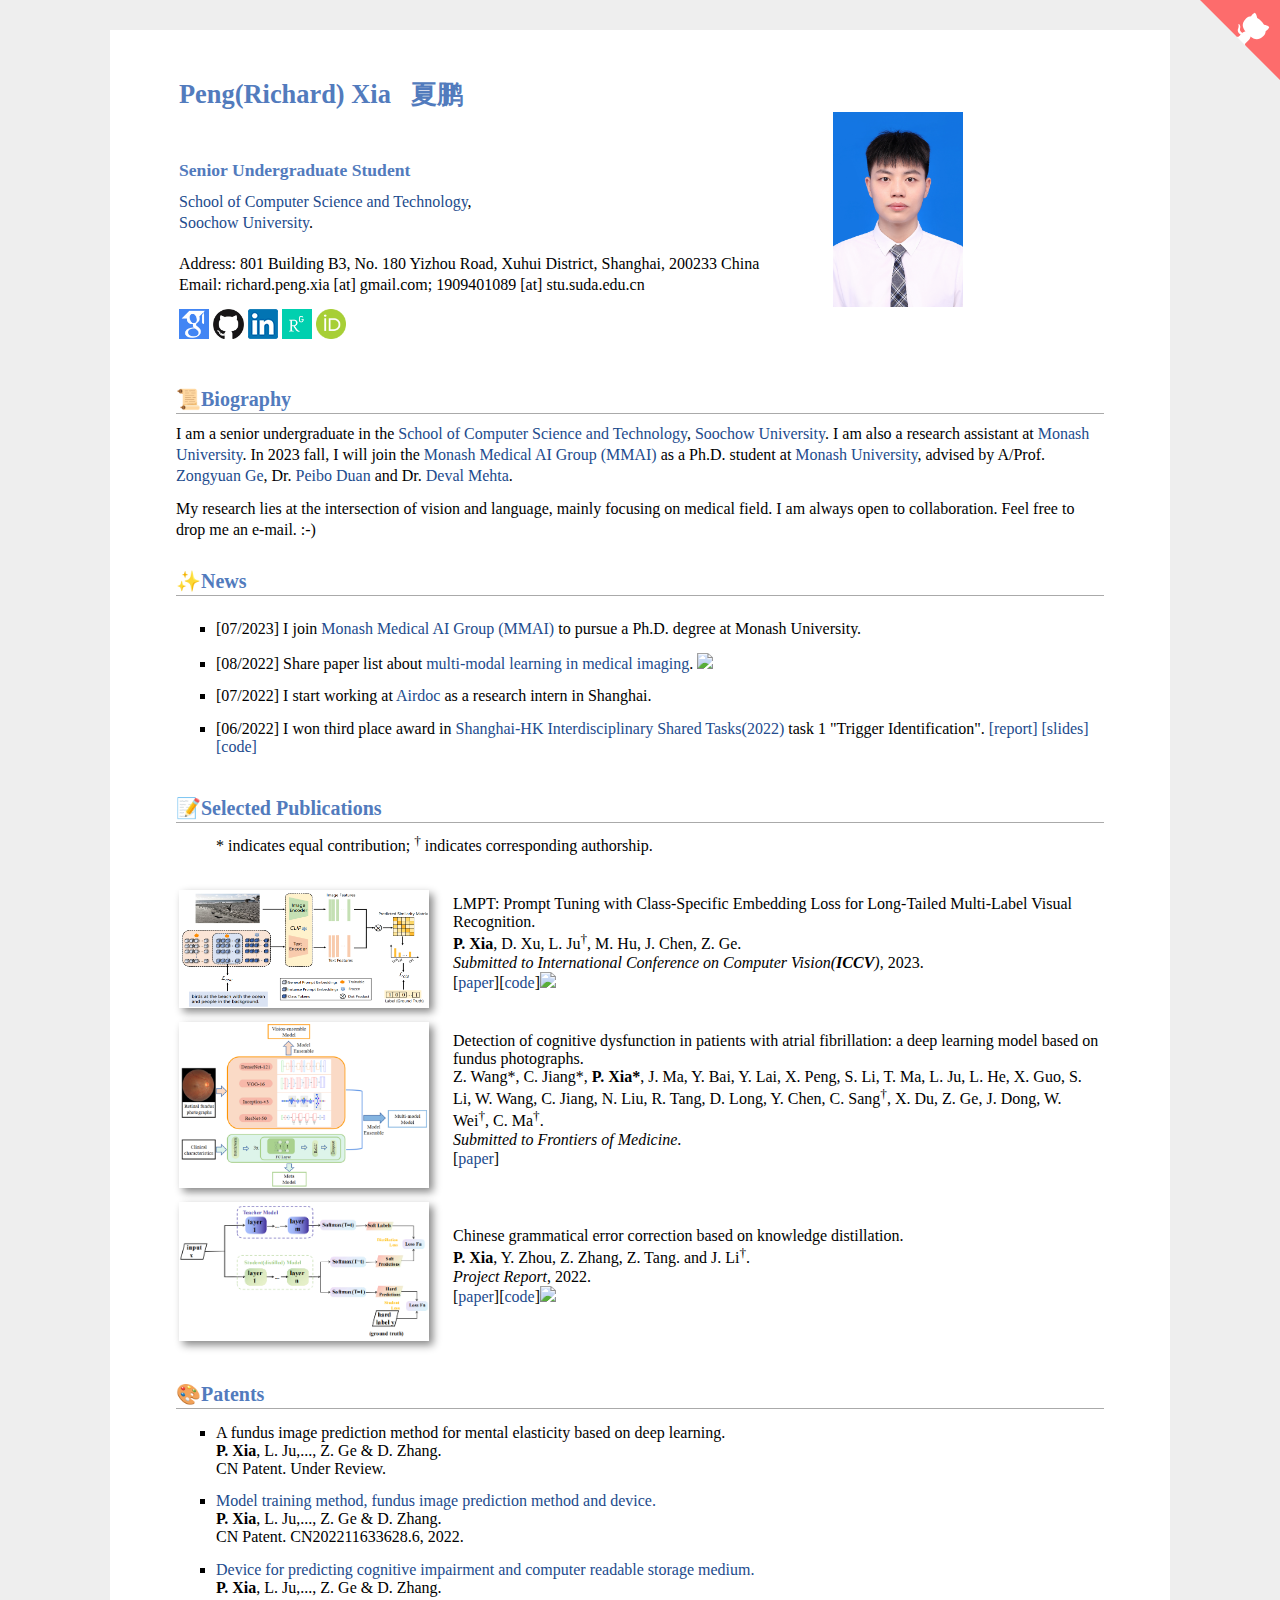
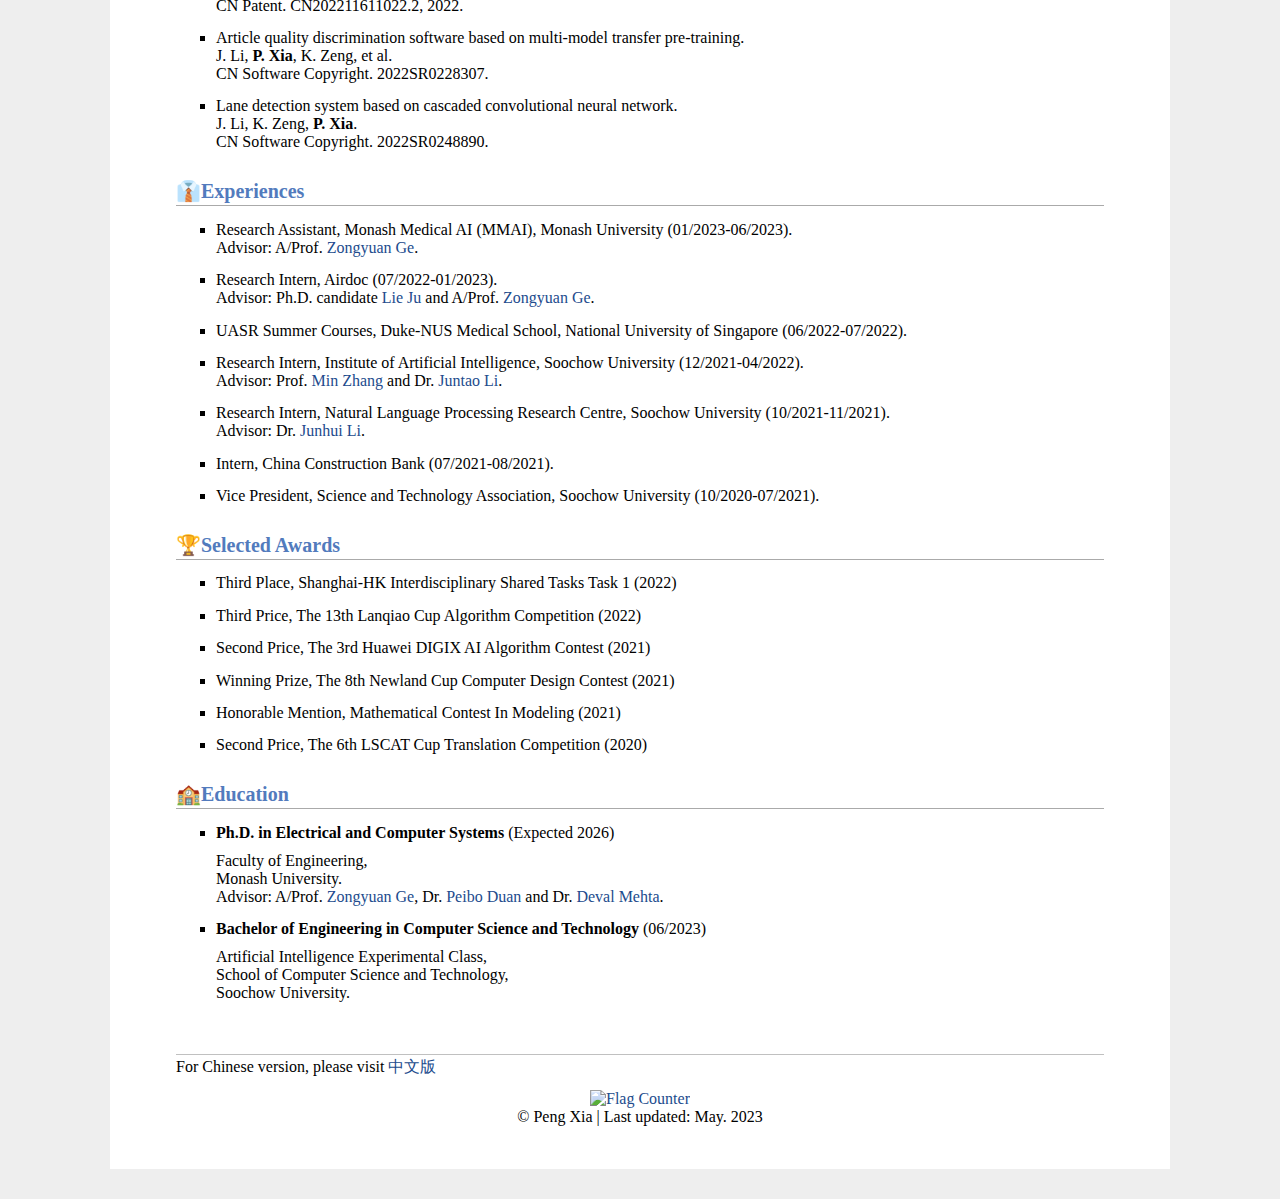
==== index.html @ 902803e4 "Update index.html" ====
<!DOCTYPE html PUBLIC "-//W3C//DTD XHTML 1.1//EN"
  "http://www.w3.org/TR/xhtml11/DTD/xhtml11.dtd">
<html xmlns="http://www.w3.org/1999/xhtml" xml:lang="en">
<head>
<link rel="shortcut icon" href="myIcon.ico">
<link rel="icon" href="./img/nft_1~2.png" sizes="50x50">
<meta http-equiv="Content-Type" content="text/html;charset=utf-8" />

<meta name="keywords" content="Peng Xia, Xia Peng, AI, CS, Soochow University, Monash University, Airdoc"> 
<meta name="description" content="Peng Xia&#39;s homepage">
<meta name="google-site-verification" content="X2QFrl-bPeg9AdlMt4VKT9v6MJUSTCf-SrY3CvKt4Zs" />
<link rel="stylesheet" href="jemdoc.css" type="text/css">
<title>Peng Xia&#39;s Homepage</title>
<script>
(function(i,s,o,g,r,a,m){i['GoogleAnalyticsObject']=r;i[r]=i[r]||function(){
(i[r].q=i[r].q||[]).push(arguments)},i[r].l=1*new Date();a=s.createElement(o),
m=s.getElementsByTagName(o)[0];a.async=1;a.src=g;m.parentNode.insertBefore(a,m)
})(window,document,'script','https://www.google-analytics.com/analytics.js','ga');

ga('create', 'UA-159069803-1', 'auto');
ga('send', 'pageview');
</script>

</head>
<body>
<div id="layout-content" style="margin-top:25px">
 <a href="https://github.com/richard-peng-xia" class="github-corner"><svg width="80" height="80" viewBox="0 0 250 250" style="fill:#FD6C6C; color:#fff; position: absolute; top: 0; border: 0; right: 0;"><path d="M0,0 L115,115 L130,115 L142,142 L250,250 L250,0 Z"></path><path d="M128.3,109.0 C113.8,99.7 119.0,89.6 119.0,89.6 C122.0,82.7 120.5,78.6 120.5,78.6 C119.2,72.0 123.4,76.3 123.4,76.3 C127.3,80.9 125.5,87.3 125.5,87.3 C122.9,97.6 130.6,101.9 134.4,103.2" fill="currentColor" style="transform-origin: 130px 106px;" class="octo-arm"></path><path d="M115.0,115.0 C114.9,115.1 118.7,116.5 119.8,115.4 L133.7,101.6 C136.9,99.2 139.9,98.4 142.2,98.6 C133.8,88.0 127.5,74.4 143.8,58.0 C148.5,53.4 154.0,51.2 159.7,51.0 C160.3,49.4 163.2,43.6 171.4,40.1 C171.4,40.1 176.1,42.5 178.8,56.2 C183.1,58.6 187.2,61.8 190.9,65.4 C194.5,69.0 197.7,73.2 200.1,77.6 C213.8,80.2 216.3,84.9 216.3,84.9 C212.7,93.1 206.9,96.0 205.4,96.6 C205.1,102.4 203.0,107.8 198.3,112.5 C181.9,128.9 168.3,122.5 157.7,114.1 C157.9,116.9 156.7,120.9 152.7,124.9 L141.0,136.5 C139.8,137.7 141.6,141.9 141.8,141.8 Z" fill="currentColor" class="octo-body"></path></svg></a><style>.github-corner:hover .octo-arm{animation:octocat-wave 560ms ease-in-out}@keyframes octocat-wave{0%,100%{transform:rotate(0)}20%,60%{transform:rotate(-25deg)}40%,80%{transform:rotate(10deg)}}@media (max-width:500px){.github-corner:hover .octo-arm{animation:none}.github-corner .octo-arm{animation:octocat-wave 560ms ease-in-out}}</style>
<style type="text/css">
</style>
<table>
	<tbody>
		<tr>
			<td width="650">
				<div id="toptitle">
 					<h1>Peng(Richard) Xia &nbsp; <b style="font-family:STKaiti">夏鹏</b></h1>
					<h1></h1>
				</div>

				<h3>Senior Undergraduate Student</h3> 
				
				<p>
					<a href="http://scst.suda.edu.cn">School of Computer Science and Technology</a>,  <br>
					<a href="https://eng.suda.edu.cn/">Soochow University</a>. <br>
					<br>
					Address: 801 Building B3, No. 180 Yizhou Road, Xuhui District, Shanghai, 200233 China <br>
					Email: richard.peng.xia [at] gmail.com; 1909401089 [at] stu.suda.edu.cn
				</p>
				<p> 
					<a href="https://scholar.google.com/citations?user=8OVOf1EAAAAJ"><img src="./img/google_scholar.png" height="30px" style="margin-bottom:-3px"></a>
					<a href="https://github.com/richard-peng-xia"><img src="./img/github_s.jpg" height="30px" style="margin-bottom:-3px"></a>
					<a href="https://www.linkedin.cn/incareer/in/peng-xia-a98783239"><img src="./img/LinkedIn_s.png" height="30px" style="margin-bottom:-3px"></a>
					<a href="https://www.researchgate.net/profile/Peng-Xia-26"><img src="./img/rg.png" height="30px" style="margin-bottom:-3px"></a>
					<a href="https://orcid.org/0000-0003-2676-9128"><img src="./img/orcid.jpeg" height="30px" style="margin-bottom:-3px"></a>
					
				</p>
			</td>
			<td>
				<img src="./img/xp.jpg" border="0" width="130"><br>
			</td>
		</tr><tr>
	</tr></tbody>
</table>

<h2 id="biography">📜Biography</h2>
<p>
	I am a senior undergraduate in the <a href="http://scst.suda.edu.cn/">School of Computer Science and Technology</a>, <a href="https://eng.suda.edu.cn/">Soochow University</a>. I am also a research assistant at <a href="https://www.monash.edu/">Monash University</a>. 
	In 2023 fall, I will join the <a href="https://www.monash.edu/mmai-group">Monash Medical AI Group (MMAI)</a> as a Ph.D. student at <a href="https://www.monash.edu/">Monash University</a>, advised by A/Prof. <a href="https://scholar.google.com.au/citations?user=Q0gUrcIAAAAJ&hl=en">Zongyuan Ge</a>, Dr. <a href="https://research.monash.edu/en/persons/ben-duan">Peibo Duan</a> and Dr. <a href="https://scholar.google.com/citations?user=bbyetzcAAAAJ&hl=zh-CN&oi=ao">Deval Mehta</a>. 
</p>
<!--a research intern in <a href="https://www.airdoc.com/english/index.html">Airdoc</a>, Shanghai I am fortunate to have research attachments and internships at <a href="http://iai.suda.edu.cn/">IAI@SUDA</a> and <a href="http://scst.suda.edu.cn/28250/list.htm">NLPRC@SUDA</a>, advised by Prof. <a href="https://scholar.google.com/citations?hl=zh-CN&user=CncXH-YAAAAJ">Min Zhang</a>, Dr. <a href="https://lijuntaopku.github.io/">Juntao Li</a> and Dr. <a href="https://dblp.uni-trier.de/pid/08/500.html">Junhui Li</a>.   -->
<p> My research lies at the intersection of vision and language, mainly focusing on medical field. I am always open to collaboration. Feel free to drop me an e-mail. :-) </p>

<h2 id="news">✨News</h2>
<!-- <div style="height: 280px; overflow: auto;"> -->
<div style="overflow: scroll;">
<ul>
	<li>
		[07/2023] I join <a href="https://www.monash.edu/mmai-group">Monash Medical AI Group (MMAI)</a> to pursue a Ph.D. degree at Monash University.
	</li>
	<li>
		[08/2022] Share paper list about <a href="https://github.com/richard-peng-xia/awesome-multimodal-in-medical-imaging">multi-modal learning in medical imaging</a>. <a href="https://github.com/richard-peng-xia/awesome-multimodal-in-medical-imaging"><img src="https://img.shields.io/github/stars/richard-peng-xia/awesome-multimodal-in-medical-imaging?style=social&label=Code+Stars"></img></a>
	</li>
	<li>
		[07/2022] I start working at <a href="https://www.airdoc.com/english/index.html">Airdoc</a> as a research intern in Shanghai.
	</li>
	<li>
		[06/2022] I won third place award in <a href="http://fudan-disc.com/sharedtask/social22/">Shanghai-HK Interdisciplinary Shared Tasks(2022)</a> task 1 "Trigger Identification". <a href="./assets/shanghai_hk_shared_task_report.pdf">[report]</a>  <a href="./assets/shanghai_hk_shared_task_slide.pdf">[slides]</a> <a href="https://github.com/richard-peng-xia/Trigger-Identification">[code]</a>
	</li>
</ul>
</div>
	

<h2 id="publications">📝Selected Publications</h2>
<!-- <ul>
	<sup>*</sup> indicates equal contribution; <sup>†</sup> indicates corresponding authorship.
</ul>	
	<h3>Preprints</h3>
<ul>
	<li>
		<tr><td> <b>P. Xia</b>, D. Xu, L. Ju, M. Hu, J. Chen and Z. Ge<sup>†</sup>. LMPT: Prompt Tuning with Class-Specific Embedding Loss for Long-Tailed Multi-Label Visual Recognition.  </td></tr>
	</li>
	<li>
		<tr><td> Z. Wang*, C. Jiang*, <b>P. Xia*</b>, J. Ma, Y. Bai, Y. Lai, X. Peng, S. Li, T. Ma, L. Ju, L. He, X. Guo, S. Li, W. Wang, C. Jiang, N. Liu, R. Tang, D. Long, Y. Chen, C. Sang<sup>†</sup>, X. Du, Z. Ge and C. Ma<sup>†</sup>. Detection of cognitive dysfunction in patients with atrial fibrillation: a deep learning model based on fundus images. Submitted to Lancet Digital Health.  </td></tr>
	</li>
	<li>
		<tr><td> <b>P. Xia</b>, Y. Zhou, Z. Zhang, Z. Tang. and J. Li<sup>†</sup>. Chinese grammatical error correction based on knowledge distillation[J]. arXiv preprint arXiv:2208.00351, 2022. <a href="https://arxiv.org/abs/2208.00351">[abs]</a> <a href="https://arxiv.org/pdf/2208.00351">[pdf]</a> <a href="https://github.com/richard-peng-xia/KD-CGEC">[code]</a> </td></tr>
	</li>
</ul>	 -->
	
	
<table id="tbPublications" width="100%">
	<tbody>
	<ul>
		* indicates equal contribution; <sup>†</sup> indicates corresponding authorship.
	</ul>

	<tr>
		<td width="270">
		<img src="./img/fig3.png" width="250px" style="box-shadow: 4px 4px 8px #888" class="center">
		</td>		
		<td> LMPT: Prompt Tuning with Class-Specific Embedding Loss for Long-Tailed Multi-Label Visual Recognition. <br>
			<b>P. Xia</b>, D. Xu, L. Ju<sup>†</sup>, M. Hu, J. Chen, Z. Ge. <br>
		<em>Submitted to International Conference on Computer Vision(<i><b>ICCV</b></i>)</em>, 2023.
		<p>[<a href="https://arxiv.org/pdf/2305.04536" target="_blank">paper</a>][<a href="https://github.com/richard-peng-xia/LMPT" target="_blank">code</a>]<a href="https://github.com/richard-peng-xia/LMPT"><img src="https://img.shields.io/github/stars/richard-peng-xia/LMPT?style=social&label=Code+Stars"></img></a></p>
		</td>
	</tr>
	<tr>&nbsp</tr>
	<tr>&nbsp</tr>
	<tr>&nbsp</tr>
		
	<tr>
		<td width="270">
		<img src="./img/fig2.png" width="250px" style="box-shadow: 4px 4px 8px #888" class="center">
		</td>		
		<td> Detection of cognitive dysfunction in patients with atrial fibrillation: a deep learning model based on fundus photographs. <br>
			Z. Wang*, C. Jiang*, <b>P. Xia*</b>, J. Ma, Y. Bai, Y. Lai, X. Peng, S. Li, T. Ma, L. Ju, L. He, X. Guo, S. Li, W. Wang, C. Jiang, N. Liu, R. Tang, D. Long, Y. Chen, C. Sang<sup>†</sup>, X. Du, Z. Ge, J. Dong, W. Wei<sup>†</sup>, C. Ma<sup>†</sup>.  <br>
		<em>Submitted to Frontiers of Medicine</em>.
		<p>[<a href="" target="_blank">paper</a>]</p>
		</td>
	</tr>
	<tr>&nbsp</tr>
    <tr>&nbsp</tr>
    <tr>&nbsp</tr>
		
	<tr>
		<td width="270">
		<img src="./img/fig1.png" width="250px" style="box-shadow: 4px 4px 8px #888" class="center">
		</td>		
		<td> Chinese grammatical error correction based on knowledge distillation. <br>
			<b>P. Xia</b>, Y. Zhou, Z. Zhang, Z. Tang. and J. Li<sup>†</sup>. <br>
		<em>Project Report</em>, 2022. 
		<p>[<a href="https://arxiv.org/pdf/2208.00351" target="_blank">paper</a>][<a href="https://github.com/richard-peng-xia/KD-CGEC" target="_blank">code</a>]<a href="https://github.com/richard-peng-xia/KD-CGEC"><img src="https://img.shields.io/github/stars/richard-peng-xia/KD-CGEC?style=social&label=Code+Stars"></img></a></p>
		</td>
	</tr>
	<tr>&nbsp</tr>
	    <tr>&nbsp</tr>
	    <tr>&nbsp</tr>
</tbody></table>

	
<h2 id="patents">🎨Patents</h2>
<ul>
	<li>
		A fundus image prediction method for mental elasticity based on deep learning.<br>
		<b>P. Xia</b>, L. Ju,..., Z. Ge & D. Zhang.<br>
		CN Patent. Under Review.<br>
	</li>

	<li>
		<a href="https://www.patentstar.com.cn/Search/Detail?ANE=5DAA4BDA9DIE9IDE7BFA7GAA9FCE9EDB5BBA8BBA9HBBADGA">Model training method, fundus image prediction method and device.</a><br>
		<b>P. Xia</b>, L. Ju,..., Z. Ge & D. Zhang.<br>
		CN Patent. CN202211633628.6, 2022.<br>
	</li>
	
	<li>
		<a href="https://www.patentstar.com.cn/Search/Detail?ANE=9EFC3CBA7DCA9CGB9EHD6BEABEIA6FAA6EBA5EBA7AFA8DDA">Device for predicting cognitive impairment and computer readable storage medium.</a><br>
		<b>P. Xia</b>, L. Ju,..., Z. Ge & D. Zhang.<br>
		CN Patent. CN202211611022.2, 2022.<br>
	</li>
	
	<li>
		Article quality discrimination software based on multi-model transfer pre-training.<br>
		J. Li, <b>P. Xia</b>, K. Zeng, et al.<br>
		CN Software Copyright. 2022SR0228307.<br>
	</li>
	
	<li>
		Lane detection system based on cascaded convolutional neural network.<br>
		J. Li, K. Zeng, <b>P. Xia</b>.<br>
		CN Software Copyright. 2022SR0248890.<br>
	</li>
</ul>
	
	
<h2 id="experiences">👔Experiences</h2>
<ul>
<li>	
	<tr><td> Research Assistant, Monash Medical AI (MMAI), Monash University (01/2023-06/2023). <br>
	Advisor: A/Prof. <a href="https://scholar.google.com.au/citations?user=Q0gUrcIAAAAJ&hl=en">Zongyuan Ge</a>. <br>
	</td></tr>
</li>
<li>	
	<tr><td> Research Intern, Airdoc (07/2022-01/2023). <br>
	Advisor: Ph.D. candidate <a href="https://scholar.google.com.au/citations?user=Q6XB27gAAAAJ&hl=en">Lie Ju</a> and A/Prof. <a href="https://scholar.google.com.au/citations?user=Q0gUrcIAAAAJ&hl=en">Zongyuan Ge</a>. <br>
	</td></tr>
</li>
<li>	
	<tr><td> UASR Summer Courses, Duke-NUS Medical School, National University of Singapore (06/2022-07/2022). <br> 
	</td></tr>
</li>
<li>	
	<tr><td> Research Intern, Institute of Artificial Intelligence, Soochow University (12/2021-04/2022). <br> 
	Advisor: Prof. <a href="https://scholar.google.com/citations?hl=zh-CN&user=CncXH-YAAAAJ">Min Zhang</a> and Dr. <a href="https://lijuntaopku.github.io/">Juntao Li</a>. <br>
	</td></tr>
</li>
<li>	
	<tr><td> Research Intern, Natural Language Processing Research Centre, Soochow University (10/2021-11/2021). <br> 
	Advisor: Dr. <a href="https://dblp.uni-trier.de/pid/08/500.html">Junhui Li</a>. <br>	
	</td></tr>
</li>
<li>	
	<tr><td> Intern, China Construction Bank (07/2021-08/2021). <br>
	</td></tr>
</li>
<li>
	<tr><td> Vice President, Science and Technology Association, Soochow University (10/2020-07/2021). <br>
	</td></tr>
</li>	
</ul>	
	


<h2 id="awards">🏆Selected Awards</h2>
<ul>
	<li>
		<tr><td> Third Place, Shanghai-HK Interdisciplinary Shared Tasks Task 1 (2022) </td></tr>
	</li>
	<li>
		<tr><td> Third Price, The 13th Lanqiao Cup Algorithm Competition (2022) </td></tr>
	</li>
	<li>
		<tr><td> Second Price, The 3rd Huawei DIGIX AI Algorithm Contest (2021) </td></tr>
	</li>
	<li>
		<tr><td> Winning Prize, The 8th Newland Cup Computer Design Contest (2021) </td></tr>
	</li>
	<li>
		<tr><td> Honorable Mention, Mathematical Contest In Modeling (2021) </td></tr>
	</li>
	<li>
		<tr><td> Second Price, The 6th LSCAT Cup Translation Competition (2020) </td></tr>
	</li>
</ul>

<h2 id="education">🏫Education</h2>
<ul>
<li>	
	<tr><td> <b>Ph.D. in Electrical and Computer Systems</b> (Expected 2026) <br/>
	<div style="line-height:10px"><br/></div>
	Faculty of Engineering, <br>
	Monash University. <br>
	Advisor: A/Prof. <a href="https://scholar.google.com.au/citations?user=Q0gUrcIAAAAJ&hl=en">Zongyuan Ge</a>, Dr. <a href="https://research.monash.edu/en/persons/ben-duan">Peibo Duan</a> and Dr. <a href="https://scholar.google.com/citations?user=bbyetzcAAAAJ&hl=zh-CN&oi=ao">Deval Mehta</a>. <br>
	</td></tr>
</li>

<li>	
	<tr><td> <b>Bachelor of Engineering in Computer Science and Technology</b> (06/2023) <br/>
	<div style="line-height:10px"><br/></div>
	Artificial Intelligence Experimental Class, <br>
	School of Computer Science and Technology, <br>
	Soochow University. <br>
	<!-- Advisor: A/Prof. <a href="https://dblp.uni-trier.de/pid/08/500.html">Junhui Li</a> and A/Prof. <a href="https://lijuntaopku.github.io/">Juntao Li</a>. <br>	 -->
	</td></tr>
</li>
</ul>	

<div id="footer">
	<div id="footer-text"></div>
</div>
	<p> For Chinese version, please visit <a href="./cn_homepage.html" id="cn_name" style="font-family:STKaiti">中文版<a> </p>
	<p><center>
	<a href="https://info.flagcounter.com/0RkS"><img src="https://s05.flagcounter.com/map/0RkS/size_s/txt_000000/border_CCCCCC/pageviews_1/viewers_0/flags_0/" alt="Flag Counter" border="0"></a>
      	<br> 
	&copy; Peng Xia | Last updated: May. 2023
		</center></p>


</div>

</body></html>
---- jemdoc.css ----
/* Default css file for jemdoc. */

table#tlayout {
    border: none;
    border-collapse: separate;
    background: white;
}
/*
body {
	background: white;
	padding-bottom: 8px;
	margin: 0;
}
*/

.nav li{
	font-family: Georgia, serif;
	padding: 8px 15px;
	float: left;
	list-style: none;
	color: #000;
    background-color: #ffffff; 
	border-bottom: 2px #000 solid;
}

html {
  background-color: #eeeeee; 
}

body { 
  font-family: Georgia, serif;
  color: #000;
  background-color: #ffffff; 
  text-align:left; /* for IE */
  margin-top: 30px; 
  margin-bottom: 30px;
  margin-left: auto;
  margin-right: auto;
  padding-left:  50px;
  padding-right: 50px;
  padding-top: 10px;
  padding-bottom: 30px;
  max-width: 960px;
}

#layout-menu {
	background: #f6f6f6;
	border: 1px solid #dddddd;
	padding-top: 0.5em;
	padding-left: 8px;
	padding-right: 8px;
	font-size: 1.0em;
	width: auto;
	white-space: nowrap;
    text-align: left;
    vertical-align: top;
}

#layout-menu td {
	background: #f4f4f4;
    vertical-align: top;
}

#layout-content {
	padding-top: 0.0em;
	padding-left: 1.0em;
	padding-right: 1.0em;
    border: none;
    background: white;
    text-align: left;
    vertical-align: top;
}

#layout-menu a {
	line-height: 1.5em;
	margin-left: 0.5em;
}

tt {
    background: #ffffdd;
}

pre, tt {
	font-size: 90%;
	font-family: monaco, monospace;
}

a, a > tt {
	color: #224b8d;
	text-decoration: none;
}

a:hover {
	border-bottom: 1px gray dotted;
}

#layout-menu a.current:link, #layout-menu a.current:visited {
	color: #022b6d;
	border-bottom: 1px gray solid;
}
#layout-menu a:link, #layout-menu a:visited, #layout-menu a:hover {
	color: #527bbd;
	text-decoration: none;
}
#layout-menu a:hover {
	text-decoration: none;
}

div.menu-category {
	border-bottom: 1px solid gray;
	margin-top: 0.8em;
	padding-top: 0.2em;
	padding-bottom: 0.1em;
	font-weight: bold;
}

div.menu-item {
	padding-left: 16px;
	text-indent: -16px;
}

div#toptitle {
	padding-bottom: 0.2em;
	margin-bottom: 1.5em;
	/*border-bottom: 3px double gray;*/
}

/* Reduce space if we begin the page with a title. */
div#toptitle + h2, div#toptitle + h3 {
	margin-top: 0em;
}

div#subtitle {
	margin-top: 0.0em;
	margin-bottom: 0.0em;
	padding-top: 0em;
	padding-bottom: 0.1em;
}

em {
	font-style: italic;
}

strong {
	font-weight: bold;
}


h1, h2, h3 {
	color: #527bbd;
	margin-top: 0.7em;
	margin-bottom: 0.5em;
	padding-bottom: 0.2em;
	line-height: 1.0;
	padding-top: 0.5em;
	border-bottom: 1px solid #aaaaaa;
}

h1 {
	font-size: 165%;
	padding-bottom: 0.3em;
}

h2 {
	padding-top: 0.8em;
	font-size: 125%;
}

h2 + h3 {
    padding-top: 0.2em;
}

h3 {
	font-size: 110%;
	border-bottom: none;
}

p {
	margin-top: 0.0em;
	margin-bottom: 0.8em;
	padding: 0;
	line-height: 1.3;
}

pre {
	padding: 0;
	margin: 0;
}

div#footer {
	font-size: small;
	border-top: 1px solid #c0c0c0;
	padding-top: 0.1em;
	margin-top: 4.0em;
	color: #c0c0c0;
}

div#footer a {
	color: #80a0b0;
}

div#footer-text {
	float: left;
	padding-bottom: 8px;
}

ul, ol, dl {
	margin-top: 0.2em;
	padding-top: 0;
	margin-bottom: 0.8em;
}

dt {
	margin-top: 0.5em;
	margin-bottom: 0;
}

dl {
	margin-left: 20px;
}

dd {
	color: #222222;
}

dd > *:first-child {
	margin-top: 0;
}

ul {
	list-style-position: outside;
	list-style-type: square;
}

p + ul, p + ol {
	margin-top: -0.5em;
}

li {
	margin-top:0.9em;
}

ol {
	list-style-position: outside;
	list-style-type: decimal;
}

li p, dd p {
	margin-bottom: 0.3em;
}


ol ol {
	list-style-type: lower-alpha;
}

ol ol ol {
	list-style-type: lower-roman;
}

p + div.codeblock {
	margin-top: -0.6em;
}

div.codeblock, div.infoblock {
	margin-right: 0%;
	margin-top: 1.2em;
	margin-bottom: 1.3em;
}

div.blocktitle {
	font-weight: bold;
	color: #cd7b62;
	margin-top: 1.2em;
	margin-bottom: 0.1em;
}

div.blockcontent {
	border: 1px solid silver;
	padding: 0.3em 0.5em;
}

div.infoblock > div.blockcontent {
	background: #ffffee;
}

div.blockcontent p + ul, div.blockcontent p + ol {
	margin-top: 0.4em;
}

div.infoblock p {
	margin-bottom: 0em;
}

div.infoblock li p, div.infoblock dd p {
	margin-bottom: 0.5em;
}

div.infoblock p + p {
	margin-top: 0.8em;
}

div.codeblock > div.blockcontent {
	background: #f6f6f6;
}

span.pycommand {
	color: #000070;
}

span.statement {
	color: #008800;
}
span.builtin {
	color: #000088;
}
span.special {
	color: #990000;
}
span.operator {
	color: #880000;
}
span.error {
	color: #aa0000;
}
span.comment, span.comment > *, span.string, span.string > * {
	color: #606060;
}

@media print {
	#layout-menu { display: none; }
}

#fwtitle {
	margin: 2px;
}

#fwtitle #toptitle {
	padding-left: 0.5em;
	margin-bottom: 0.5em;
}

#layout-content h1:first-child, #layout-content h2:first-child, #layout-content h3:first-child {
	margin-top: -0.7em;
}

div#toptitle h1, #layout-content div#toptitle h1 {
	margin-bottom: 0.0em;
	padding-bottom: 0.1em;
	padding-top: 0;
	margin-top: 0.5em;
	border-bottom: none;
}

img.eq {
	padding: 0;
	padding-left: 0.1em;
	padding-right: 0.1em;
	margin: 0;
}

img.eqwl {
	padding-left: 2em;
	padding-top: 0.6em;
	padding-bottom: 0.2em;
	margin: 0;
}

table + table {
    margin-top: 1em;
}

tr.heading {
    font-weight: bold;
    border-bottom: 2px solid black;
}

img {
    border: none;
}

table.imgtable, table.imgtable td {
    border: none;
    text-align: left;
}
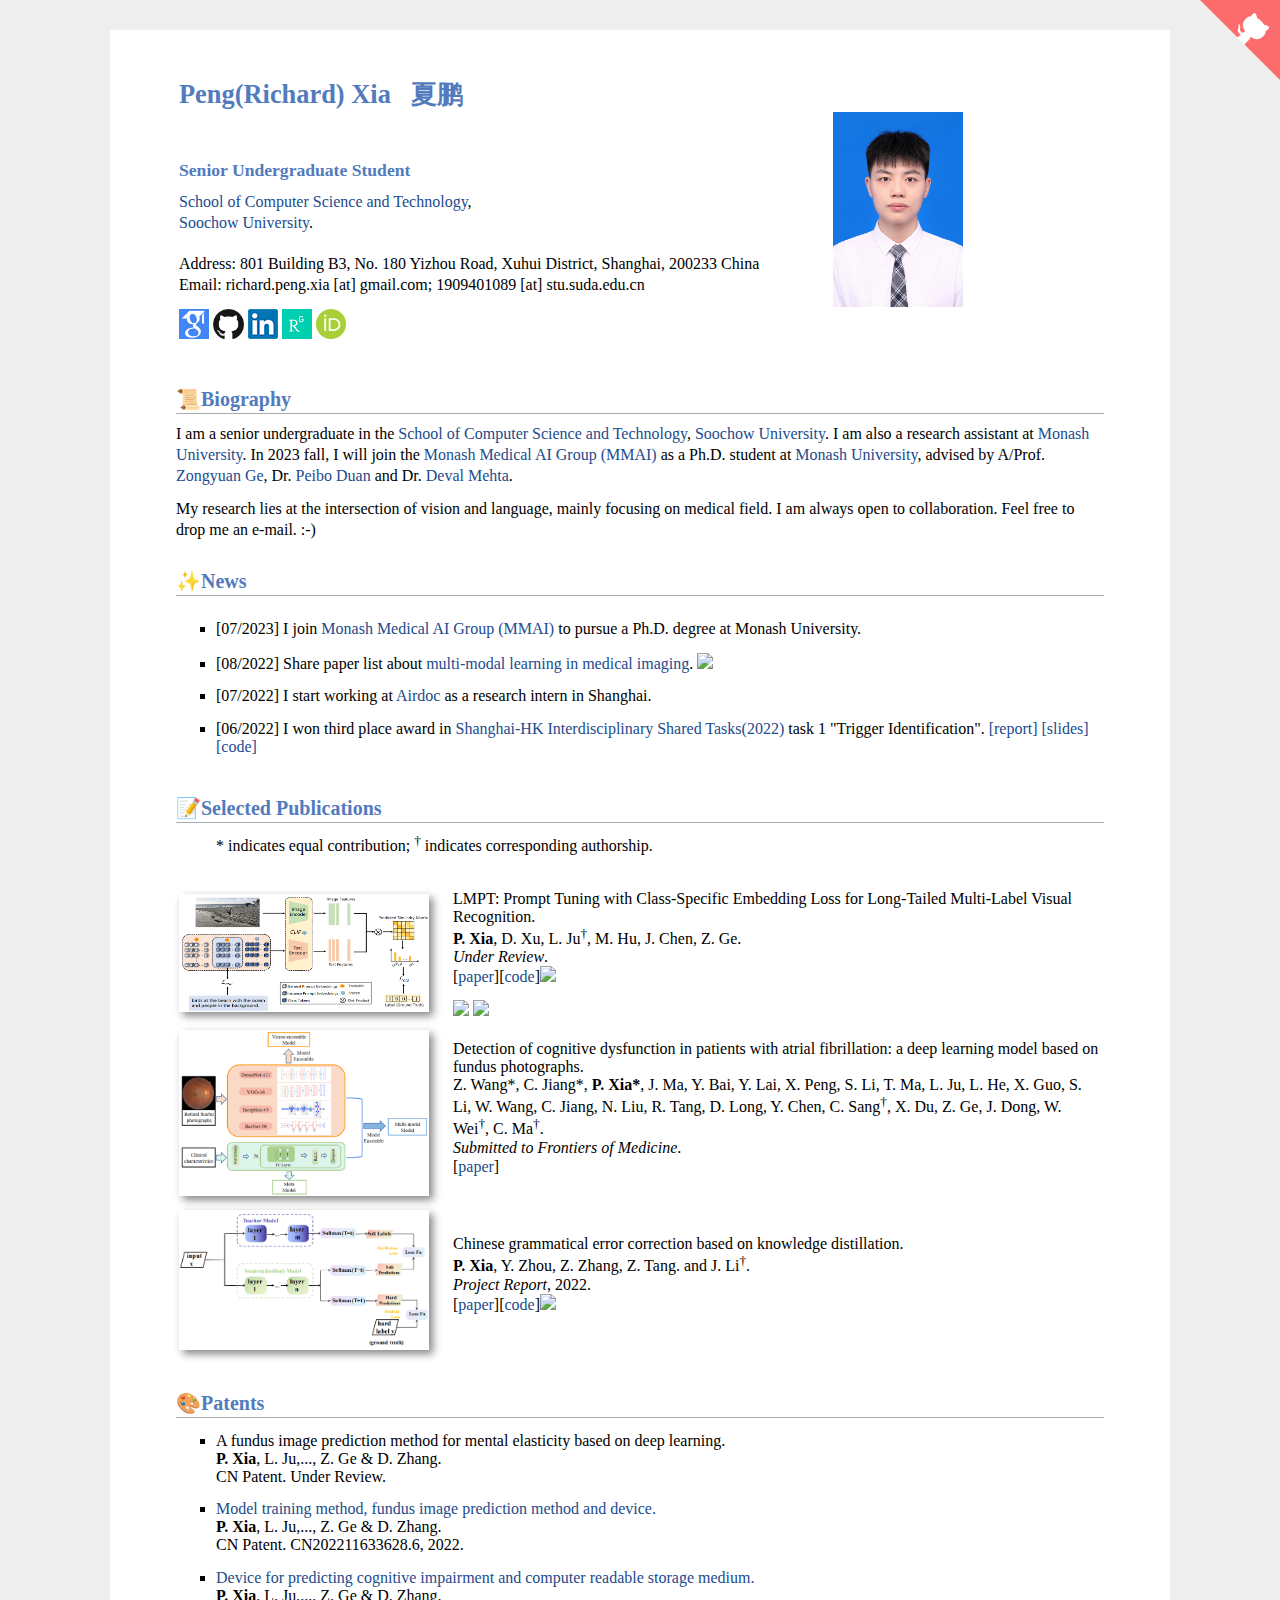
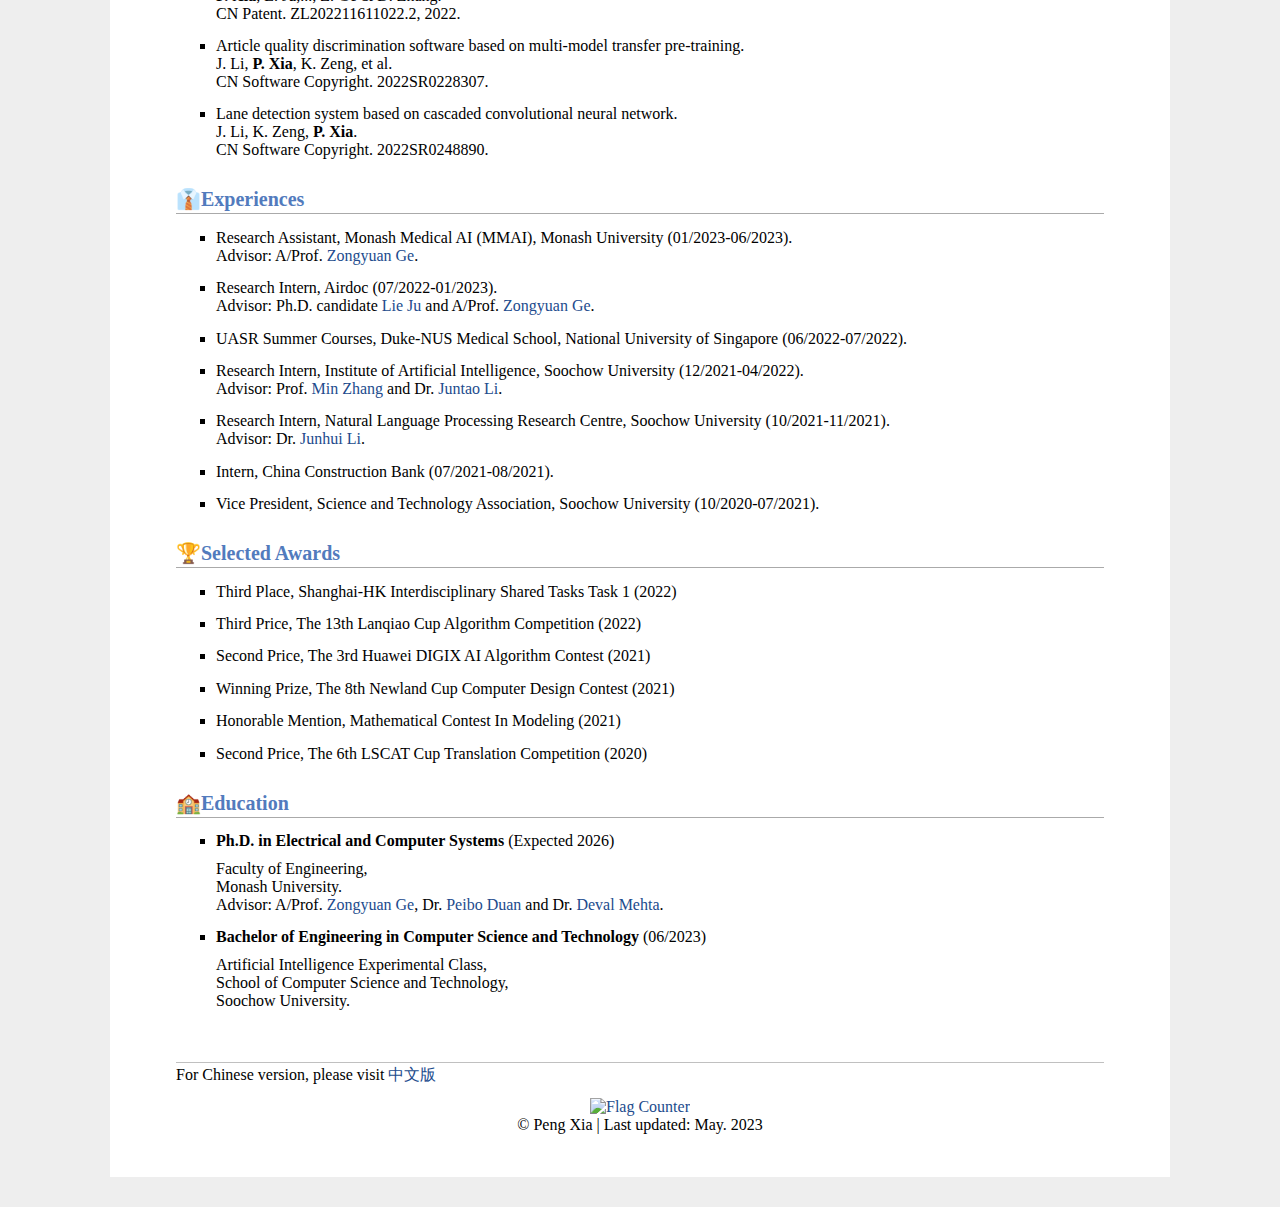
==== commit c53195b6: "update index.html" ====
--- a/index.html
+++ b/index.html
@@ -119,9 +119,12 @@
 		</td>		
 		<td> LMPT: Prompt Tuning with Class-Specific Embedding Loss for Long-Tailed Multi-Label Visual Recognition. <br>
 			<b>P. Xia</b>, D. Xu, L. Ju<sup>†</sup>, M. Hu, J. Chen, Z. Ge. <br>
-		<em>Submitted to International Conference on Computer Vision(<i><b>ICCV</b></i>)</em>, 2023.
+		<!-- <em>Submitted to International Conference on Computer Vision(<i><b>ICCV</b></i>)</em>, 2023. -->
+		<em>Under Review</em>.
 		<p>[<a href="https://arxiv.org/pdf/2305.04536" target="_blank">paper</a>][<a href="https://github.com/richard-peng-xia/LMPT" target="_blank">code</a>]<a href="https://github.com/richard-peng-xia/LMPT"><img src="https://img.shields.io/github/stars/richard-peng-xia/LMPT?style=social&label=Code+Stars"></img></a></p>
-		</td>
+		<a href="https://paperswithcode.com/sota/long-tail-learning-on-coco-mlt?p=lmpt-prompt-tuning-with-class-specific"><img src="https://img.shields.io/endpoint.svg?url=https://paperswithcode.com/badge/lmpt-prompt-tuning-with-class-specific/long-tail-learning-on-coco-mlt"></img></a>
+		<a href="https://paperswithcode.com/sota/long-tail-learning-on-voc-mlt?p=lmpt-prompt-tuning-with-class-specific"><img src="https://img.shields.io/endpoint.svg?url=https://paperswithcode.com/badge/lmpt-prompt-tuning-with-class-specific/long-tail-learning-on-voc-mlt"></img></a>
+	</td>
 	</tr>
 	<tr>&nbsp</tr>
 	<tr>&nbsp</tr>
@@ -174,7 +177,7 @@
 	<li>
 		<a href="https://www.patentstar.com.cn/Search/Detail?ANE=9EFC3CBA7DCA9CGB9EHD6BEABEIA6FAA6EBA5EBA7AFA8DDA">Device for predicting cognitive impairment and computer readable storage medium.</a><br>
 		<b>P. Xia</b>, L. Ju,..., Z. Ge & D. Zhang.<br>
-		CN Patent. CN202211611022.2, 2022.<br>
+		CN Patent. ZL202211611022.2, 2022.<br>
 	</li>
 	
 	<li>
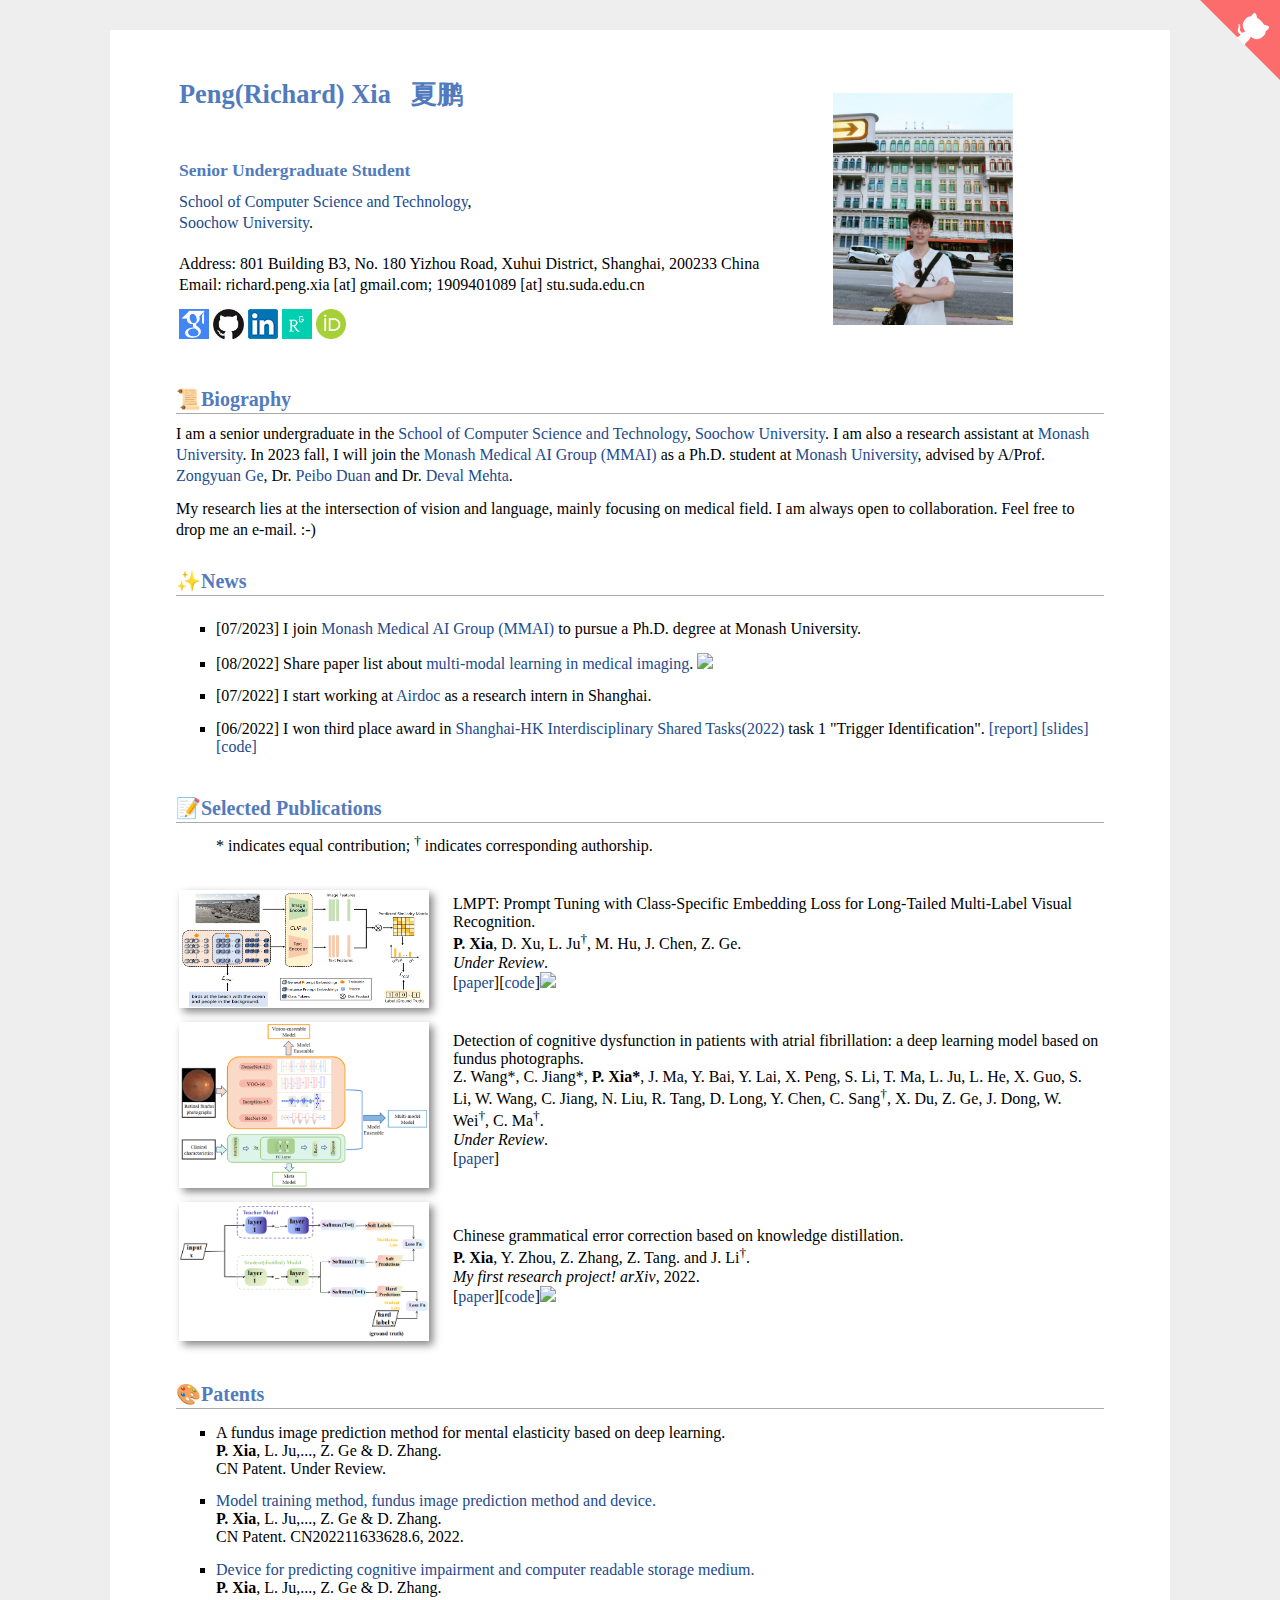
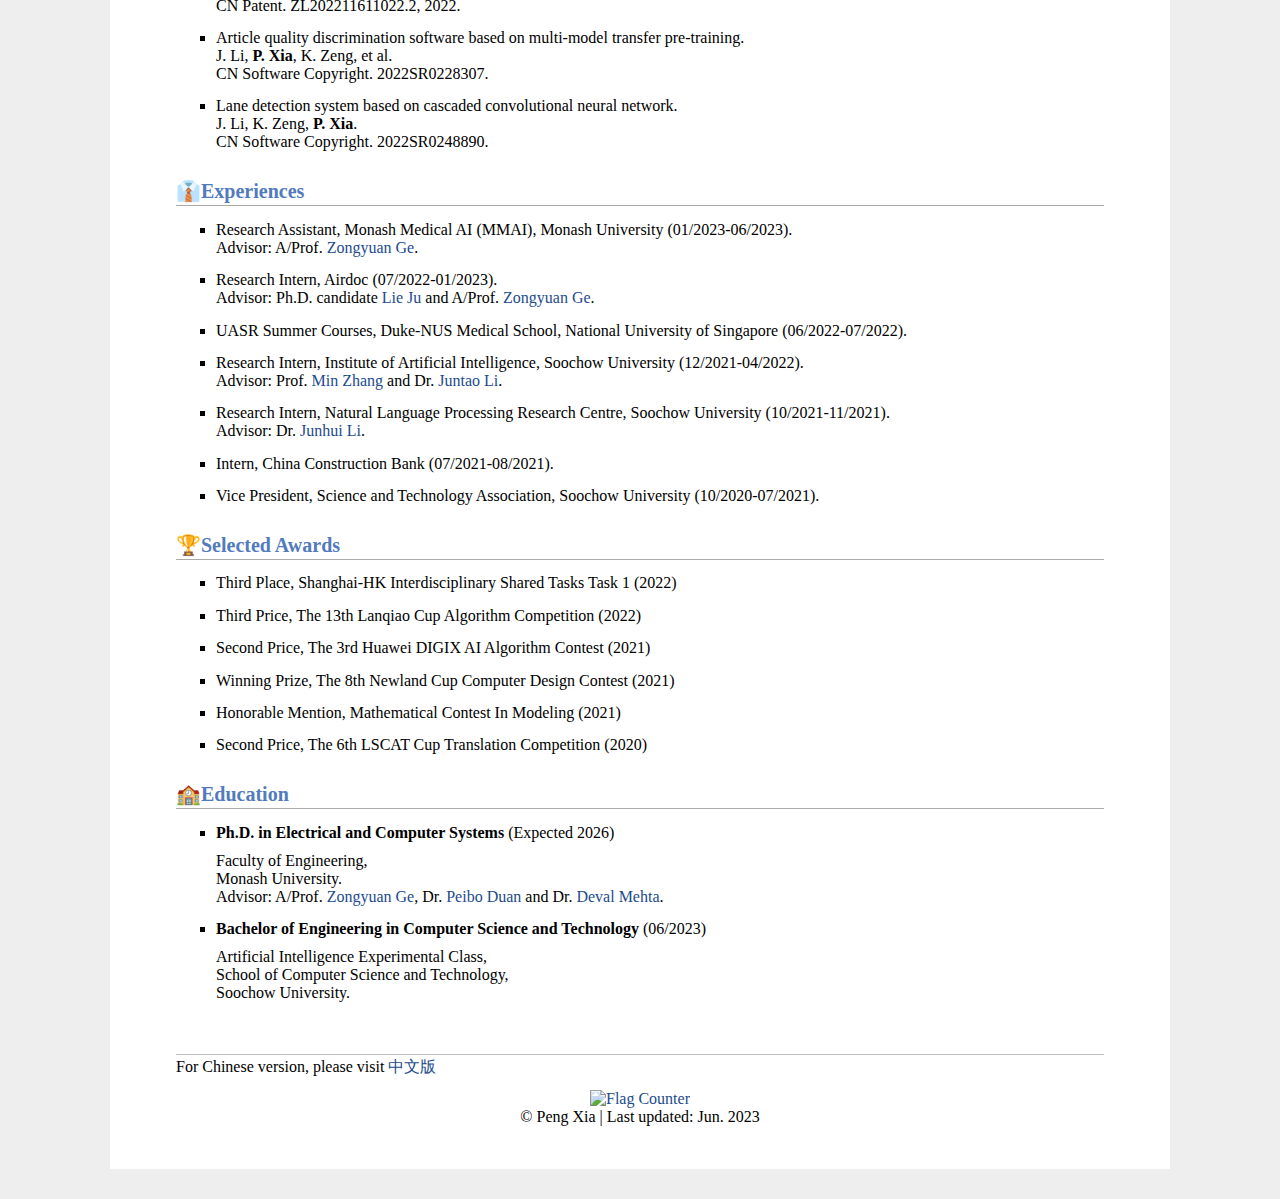
==== commit b92f6929: "update" ====
--- a/index.html
+++ b/index.html
@@ -6,7 +6,7 @@
 <link rel="icon" href="./img/nft_1~2.png" sizes="50x50">
 <meta http-equiv="Content-Type" content="text/html;charset=utf-8" />
 
-<meta name="keywords" content="Peng Xia, Xia Peng, AI, CS, Soochow University, Monash University, Airdoc"> 
+<meta name="keywords" content="Peng Xia, Xia Peng, AI, CS, Soochow University, Monash University"> 
 <meta name="description" content="Peng Xia&#39;s homepage">
 <meta name="google-site-verification" content="X2QFrl-bPeg9AdlMt4VKT9v6MJUSTCf-SrY3CvKt4Zs" />
 <link rel="stylesheet" href="jemdoc.css" type="text/css">
@@ -55,7 +55,7 @@
 				</p>
 			</td>
 			<td>
-				<img src="./img/xp.jpg" border="0" width="130"><br>
+				<img src="./img/xp.png" border="0" width="180"><br>
 			</td>
 		</tr><tr>
 	</tr></tbody>
@@ -122,8 +122,6 @@
 		<!-- <em>Submitted to International Conference on Computer Vision(<i><b>ICCV</b></i>)</em>, 2023. -->
 		<em>Under Review</em>.
 		<p>[<a href="https://arxiv.org/pdf/2305.04536" target="_blank">paper</a>][<a href="https://github.com/richard-peng-xia/LMPT" target="_blank">code</a>]<a href="https://github.com/richard-peng-xia/LMPT"><img src="https://img.shields.io/github/stars/richard-peng-xia/LMPT?style=social&label=Code+Stars"></img></a></p>
-		<a href="https://paperswithcode.com/sota/long-tail-learning-on-coco-mlt?p=lmpt-prompt-tuning-with-class-specific"><img src="https://img.shields.io/endpoint.svg?url=https://paperswithcode.com/badge/lmpt-prompt-tuning-with-class-specific/long-tail-learning-on-coco-mlt"></img></a>
-		<a href="https://paperswithcode.com/sota/long-tail-learning-on-voc-mlt?p=lmpt-prompt-tuning-with-class-specific"><img src="https://img.shields.io/endpoint.svg?url=https://paperswithcode.com/badge/lmpt-prompt-tuning-with-class-specific/long-tail-learning-on-voc-mlt"></img></a>
 	</td>
 	</tr>
 	<tr>&nbsp</tr>
@@ -136,7 +134,7 @@
 		</td>		
 		<td> Detection of cognitive dysfunction in patients with atrial fibrillation: a deep learning model based on fundus photographs. <br>
 			Z. Wang*, C. Jiang*, <b>P. Xia*</b>, J. Ma, Y. Bai, Y. Lai, X. Peng, S. Li, T. Ma, L. Ju, L. He, X. Guo, S. Li, W. Wang, C. Jiang, N. Liu, R. Tang, D. Long, Y. Chen, C. Sang<sup>†</sup>, X. Du, Z. Ge, J. Dong, W. Wei<sup>†</sup>, C. Ma<sup>†</sup>.  <br>
-		<em>Submitted to Frontiers of Medicine</em>.
+		<em>Under Review</em>.
 		<p>[<a href="" target="_blank">paper</a>]</p>
 		</td>
 	</tr>
@@ -150,7 +148,7 @@
 		</td>		
 		<td> Chinese grammatical error correction based on knowledge distillation. <br>
 			<b>P. Xia</b>, Y. Zhou, Z. Zhang, Z. Tang. and J. Li<sup>†</sup>. <br>
-		<em>Project Report</em>, 2022. 
+			<em>My first research project!</em>  <em>arXiv</em>, 2022. 
 		<p>[<a href="https://arxiv.org/pdf/2208.00351" target="_blank">paper</a>][<a href="https://github.com/richard-peng-xia/KD-CGEC" target="_blank">code</a>]<a href="https://github.com/richard-peng-xia/KD-CGEC"><img src="https://img.shields.io/github/stars/richard-peng-xia/KD-CGEC?style=social&label=Code+Stars"></img></a></p>
 		</td>
 	</tr>
@@ -283,7 +281,7 @@
 	<p><center>
 	<a href="https://info.flagcounter.com/0RkS"><img src="https://s05.flagcounter.com/map/0RkS/size_s/txt_000000/border_CCCCCC/pageviews_1/viewers_0/flags_0/" alt="Flag Counter" border="0"></a>
       	<br> 
-	&copy; Peng Xia | Last updated: May. 2023
+	&copy; Peng Xia | Last updated: Jun. 2023
 		</center></p>
 
 
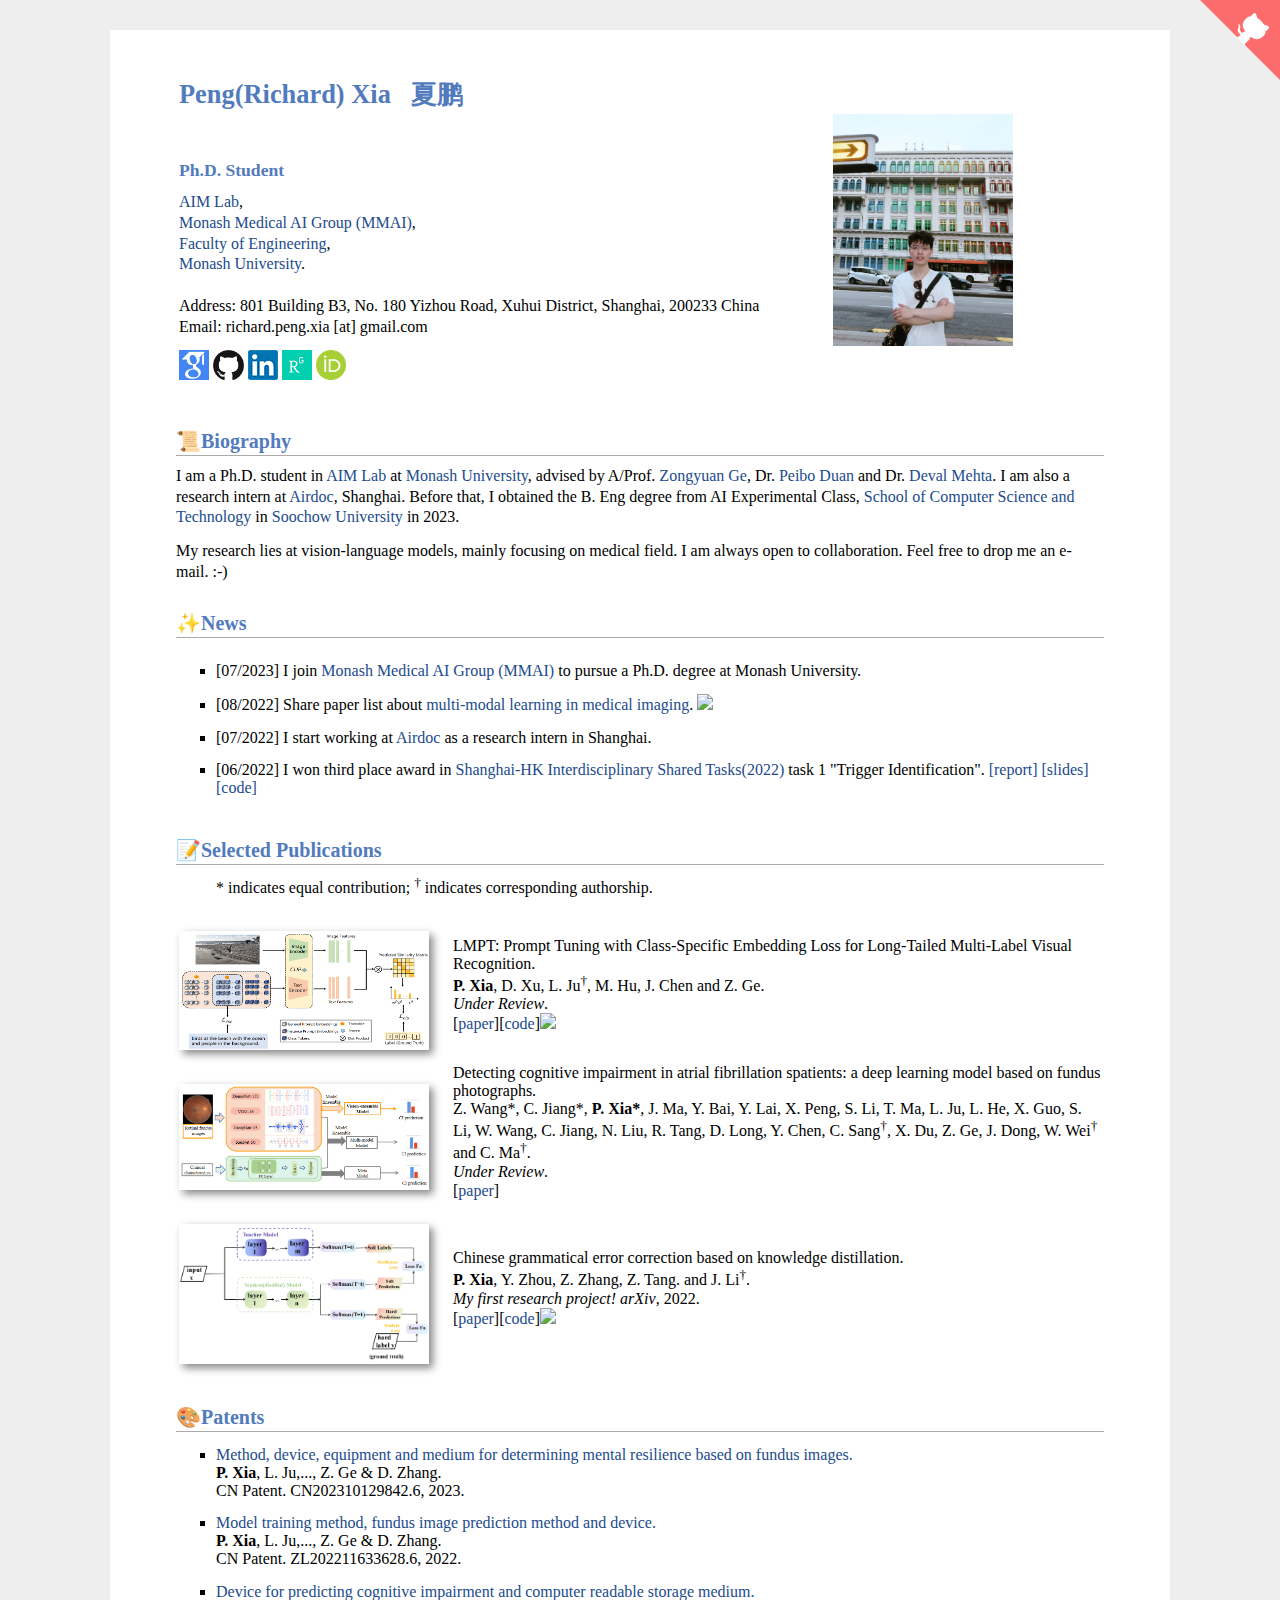
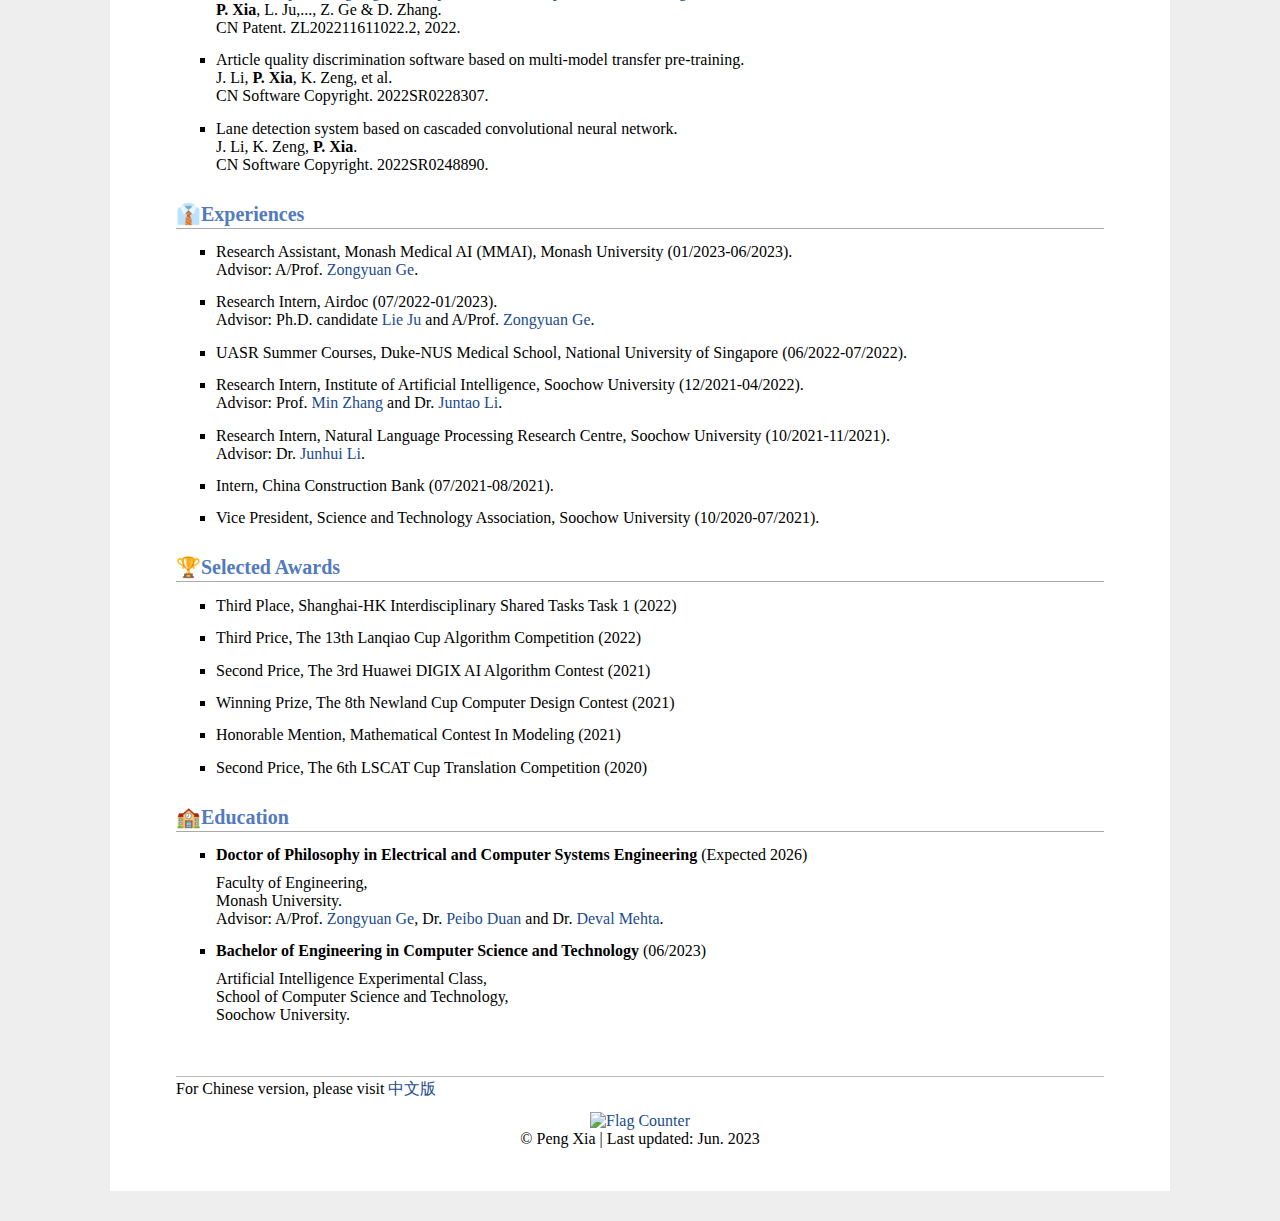
==== commit 44251324: "update" ====
--- a/index.html
+++ b/index.html
@@ -36,19 +36,21 @@
 					<h1></h1>
 				</div>
 
-				<h3>Senior Undergraduate Student</h3> 
+				<h3>Ph.D. Student</h3> 
 				
 				<p>
-					<a href="http://scst.suda.edu.cn">School of Computer Science and Technology</a>,  <br>
-					<a href="https://eng.suda.edu.cn/">Soochow University</a>. <br>
+					<a href="https://www.monash.edu/it/aimh-lab">AIM Lab</a>, <br>
+					<a href="https://www.monash.edu/mmai-group">Monash Medical AI Group (MMAI)</a>,  <br>
+					<a href="https://www.monash.edu/engineering">Faculty of Engineering</a>, <br>
+					<a href="https://www.monash.edu/">Monash University</a>. <br>
 					<br>
 					Address: 801 Building B3, No. 180 Yizhou Road, Xuhui District, Shanghai, 200233 China <br>
-					Email: richard.peng.xia [at] gmail.com; 1909401089 [at] stu.suda.edu.cn
+					Email: richard.peng.xia [at] gmail.com
 				</p>
 				<p> 
 					<a href="https://scholar.google.com/citations?user=8OVOf1EAAAAJ"><img src="./img/google_scholar.png" height="30px" style="margin-bottom:-3px"></a>
 					<a href="https://github.com/richard-peng-xia"><img src="./img/github_s.jpg" height="30px" style="margin-bottom:-3px"></a>
-					<a href="https://www.linkedin.cn/incareer/in/peng-xia-a98783239"><img src="./img/LinkedIn_s.png" height="30px" style="margin-bottom:-3px"></a>
+					<a href="https://www.linkedin.com/in/peng-xia-a98783239"><img src="./img/LinkedIn_s.png" height="30px" style="margin-bottom:-3px"></a>
 					<a href="https://www.researchgate.net/profile/Peng-Xia-26"><img src="./img/rg.png" height="30px" style="margin-bottom:-3px"></a>
 					<a href="https://orcid.org/0000-0003-2676-9128"><img src="./img/orcid.jpeg" height="30px" style="margin-bottom:-3px"></a>
 					
@@ -63,11 +65,10 @@
 
 <h2 id="biography">📜Biography</h2>
 <p>
-	I am a senior undergraduate in the <a href="http://scst.suda.edu.cn/">School of Computer Science and Technology</a>, <a href="https://eng.suda.edu.cn/">Soochow University</a>. I am also a research assistant at <a href="https://www.monash.edu/">Monash University</a>. 
-	In 2023 fall, I will join the <a href="https://www.monash.edu/mmai-group">Monash Medical AI Group (MMAI)</a> as a Ph.D. student at <a href="https://www.monash.edu/">Monash University</a>, advised by A/Prof. <a href="https://scholar.google.com.au/citations?user=Q0gUrcIAAAAJ&hl=en">Zongyuan Ge</a>, Dr. <a href="https://research.monash.edu/en/persons/ben-duan">Peibo Duan</a> and Dr. <a href="https://scholar.google.com/citations?user=bbyetzcAAAAJ&hl=zh-CN&oi=ao">Deval Mehta</a>. 
+	I am a Ph.D. student in <a href="https://www.monash.edu/it/aimh-lab">AIM Lab</a> at <a href="https://www.monash.edu/">Monash University</a>, advised by A/Prof. <a href="https://scholar.google.com.au/citations?user=Q0gUrcIAAAAJ&hl=en">Zongyuan Ge</a>, Dr. <a href="https://research.monash.edu/en/persons/ben-duan">Peibo Duan</a> and Dr. <a href="https://scholar.google.com/citations?user=bbyetzcAAAAJ&hl=zh-CN&oi=ao">Deval Mehta</a>. I am also a research intern at <a href="https://www.airdoc.com/english/index.html">Airdoc</a>, Shanghai.
+	Before that, I obtained the B. Eng degree from AI Experimental Class, <a href="http://scst.suda.edu.cn/">School of Computer Science and Technology</a> in <a href="http://eng.suda.edu.cn/">Soochow University</a> in 2023.
 </p>
-<!--a research intern in <a href="https://www.airdoc.com/english/index.html">Airdoc</a>, Shanghai I am fortunate to have research attachments and internships at <a href="http://iai.suda.edu.cn/">IAI@SUDA</a> and <a href="http://scst.suda.edu.cn/28250/list.htm">NLPRC@SUDA</a>, advised by Prof. <a href="https://scholar.google.com/citations?hl=zh-CN&user=CncXH-YAAAAJ">Min Zhang</a>, Dr. <a href="https://lijuntaopku.github.io/">Juntao Li</a> and Dr. <a href="https://dblp.uni-trier.de/pid/08/500.html">Junhui Li</a>.   -->
-<p> My research lies at the intersection of vision and language, mainly focusing on medical field. I am always open to collaboration. Feel free to drop me an e-mail. :-) </p>
+<p> My research lies at vision-language models, mainly focusing on medical field. I am always open to collaboration. Feel free to drop me an e-mail. :-) </p>
 
 <h2 id="news">✨News</h2>
 <!-- <div style="height: 280px; overflow: auto;"> -->
@@ -118,7 +119,7 @@
 		<img src="./img/fig3.png" width="250px" style="box-shadow: 4px 4px 8px #888" class="center">
 		</td>		
 		<td> LMPT: Prompt Tuning with Class-Specific Embedding Loss for Long-Tailed Multi-Label Visual Recognition. <br>
-			<b>P. Xia</b>, D. Xu, L. Ju<sup>†</sup>, M. Hu, J. Chen, Z. Ge. <br>
+			<b>P. Xia</b>, D. Xu, L. Ju<sup>†</sup>, M. Hu, J. Chen and Z. Ge. <br>
 		<!-- <em>Submitted to International Conference on Computer Vision(<i><b>ICCV</b></i>)</em>, 2023. -->
 		<em>Under Review</em>.
 		<p>[<a href="https://arxiv.org/pdf/2305.04536" target="_blank">paper</a>][<a href="https://github.com/richard-peng-xia/LMPT" target="_blank">code</a>]<a href="https://github.com/richard-peng-xia/LMPT"><img src="https://img.shields.io/github/stars/richard-peng-xia/LMPT?style=social&label=Code+Stars"></img></a></p>
@@ -132,8 +133,8 @@
 		<td width="270">
 		<img src="./img/fig2.png" width="250px" style="box-shadow: 4px 4px 8px #888" class="center">
 		</td>		
-		<td> Detection of cognitive dysfunction in patients with atrial fibrillation: a deep learning model based on fundus photographs. <br>
-			Z. Wang*, C. Jiang*, <b>P. Xia*</b>, J. Ma, Y. Bai, Y. Lai, X. Peng, S. Li, T. Ma, L. Ju, L. He, X. Guo, S. Li, W. Wang, C. Jiang, N. Liu, R. Tang, D. Long, Y. Chen, C. Sang<sup>†</sup>, X. Du, Z. Ge, J. Dong, W. Wei<sup>†</sup>, C. Ma<sup>†</sup>.  <br>
+		<td> Detecting cognitive impairment in atrial fibrillation spatients: a deep learning model based on fundus photographs. <br>
+			Z. Wang*, C. Jiang*, <b>P. Xia*</b>, J. Ma, Y. Bai, Y. Lai, X. Peng, S. Li, T. Ma, L. Ju, L. He, X. Guo, S. Li, W. Wang, C. Jiang, N. Liu, R. Tang, D. Long, Y. Chen, C. Sang<sup>†</sup>, X. Du, Z. Ge, J. Dong, W. Wei<sup>†</sup> and C. Ma<sup>†</sup>.  <br>
 		<em>Under Review</em>.
 		<p>[<a href="" target="_blank">paper</a>]</p>
 		</td>
@@ -161,15 +162,15 @@
 <h2 id="patents">🎨Patents</h2>
 <ul>
 	<li>
-		A fundus image prediction method for mental elasticity based on deep learning.<br>
+		<a href="https://www.patentstar.com.cn/Search/Detail?ANE=9DEA3ADA9HBB9FIH9IHH6CEA8BGA9FDBGGIACEHA9GDE9HEE">Method, device, equipment and medium for determining mental resilience based on fundus images.</a><br>
 		<b>P. Xia</b>, L. Ju,..., Z. Ge & D. Zhang.<br>
-		CN Patent. Under Review.<br>
+		CN Patent. CN202310129842.6, 2023.<br>
 	</li>
 
 	<li>
 		<a href="https://www.patentstar.com.cn/Search/Detail?ANE=5DAA4BDA9DIE9IDE7BFA7GAA9FCE9EDB5BBA8BBA9HBBADGA">Model training method, fundus image prediction method and device.</a><br>
 		<b>P. Xia</b>, L. Ju,..., Z. Ge & D. Zhang.<br>
-		CN Patent. CN202211633628.6, 2022.<br>
+		CN Patent. ZL202211633628.6, 2022.<br>
 	</li>
 	
 	<li>
@@ -255,7 +256,7 @@
 <h2 id="education">🏫Education</h2>
 <ul>
 <li>	
-	<tr><td> <b>Ph.D. in Electrical and Computer Systems</b> (Expected 2026) <br/>
+	<tr><td> <b>Doctor of Philosophy in Electrical and Computer Systems Engineering</b> (Expected 2026) <br/>
 	<div style="line-height:10px"><br/></div>
 	Faculty of Engineering, <br>
 	Monash University. <br>
@@ -269,7 +270,6 @@
 	Artificial Intelligence Experimental Class, <br>
 	School of Computer Science and Technology, <br>
 	Soochow University. <br>
-	<!-- Advisor: A/Prof. <a href="https://dblp.uni-trier.de/pid/08/500.html">Junhui Li</a> and A/Prof. <a href="https://lijuntaopku.github.io/">Juntao Li</a>. <br>	 -->
 	</td></tr>
 </li>
 </ul>	
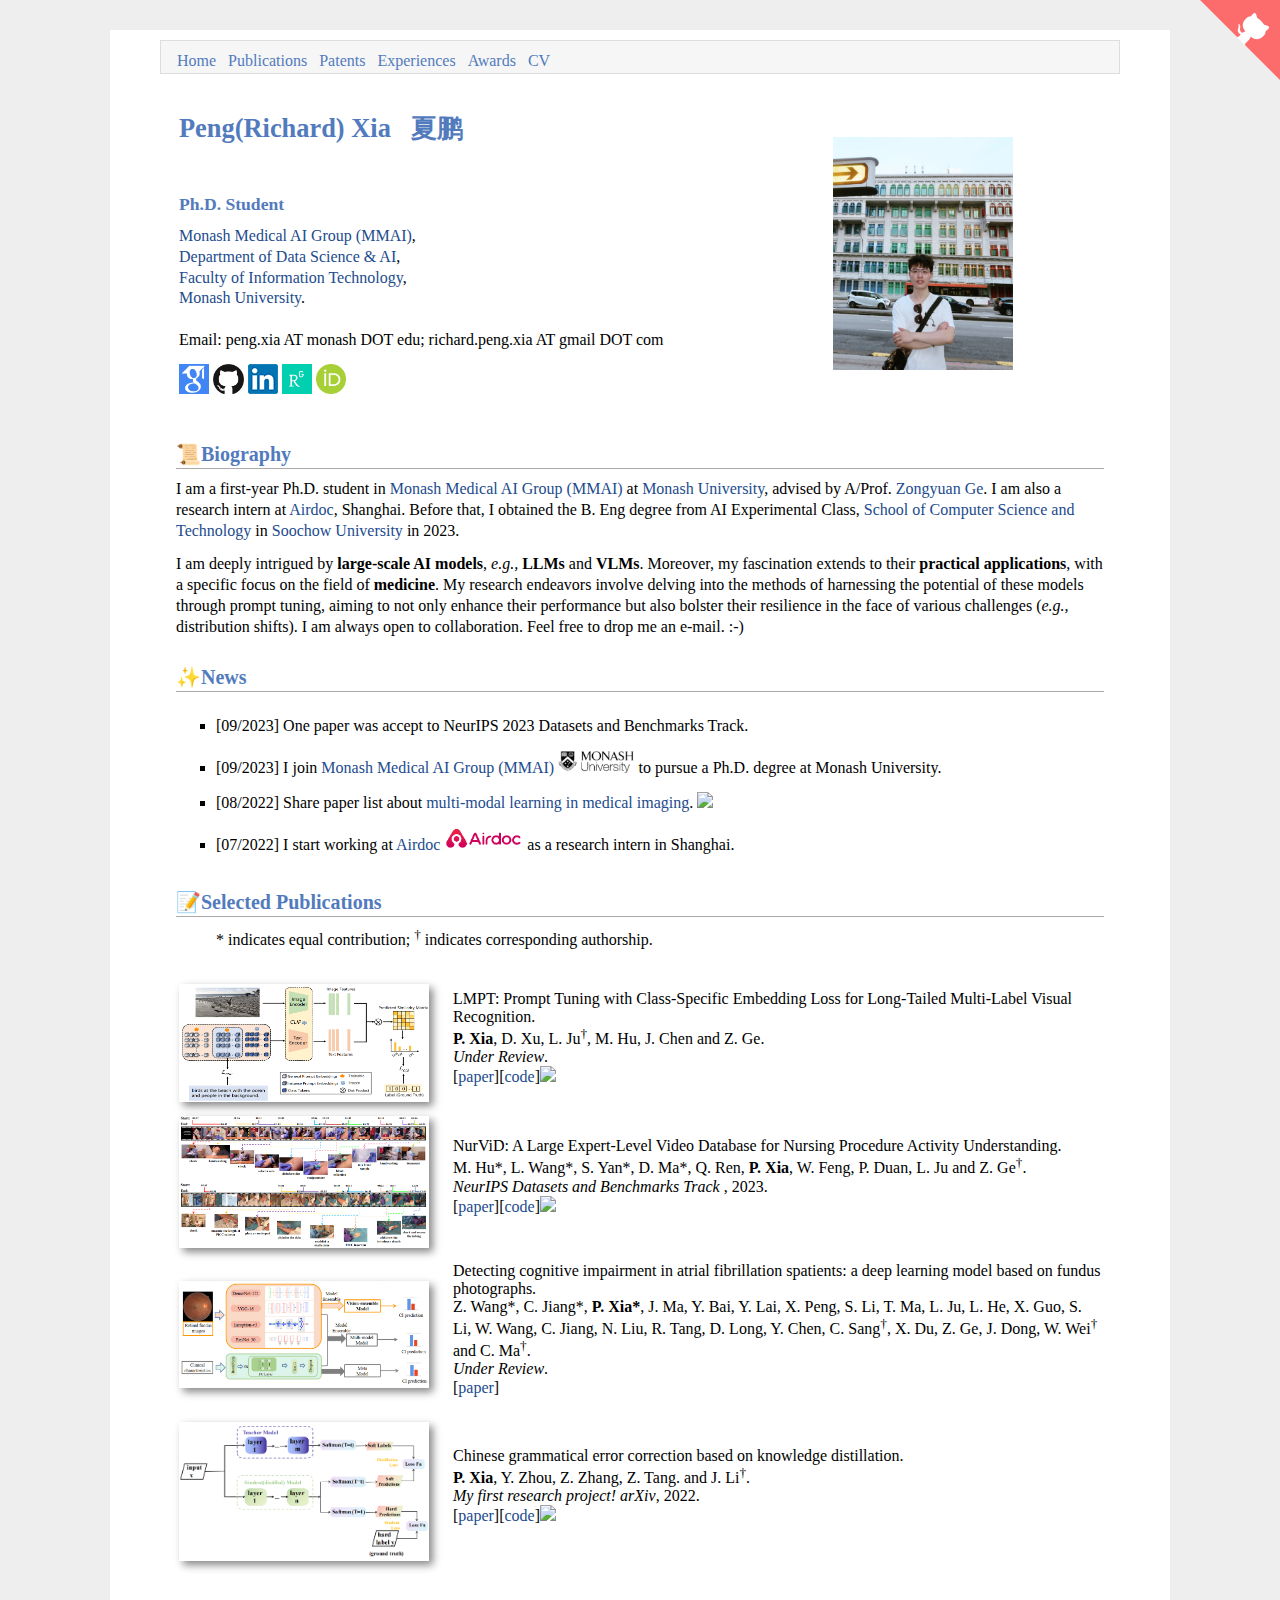
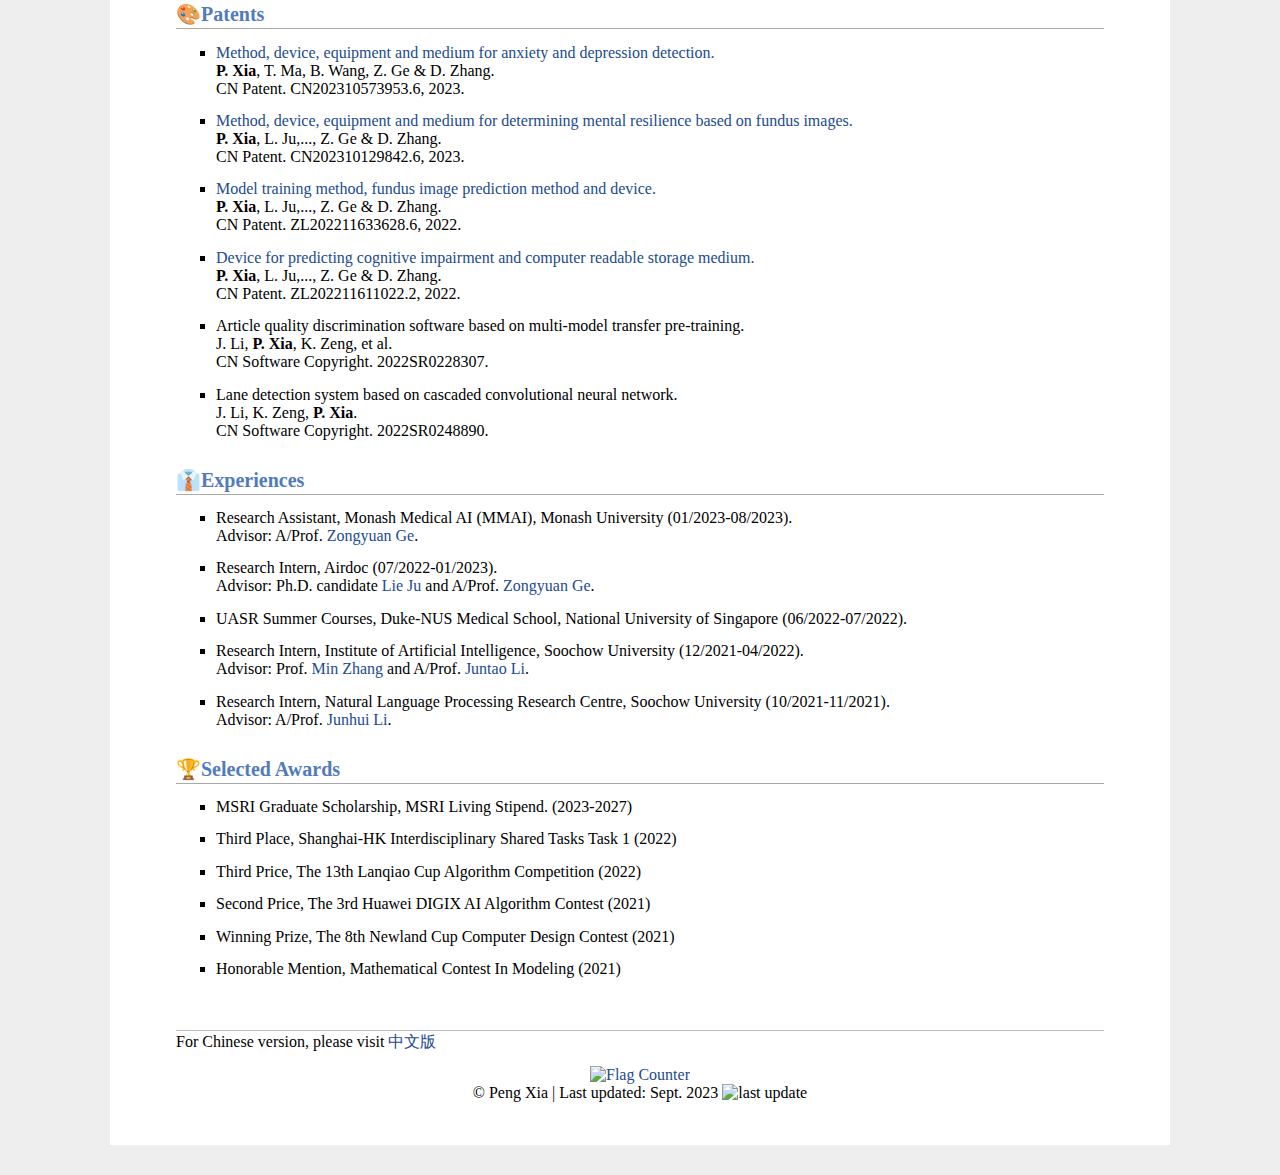
==== commit 8a65a94e: "update" ====
--- a/index.html
+++ b/index.html
@@ -6,7 +6,7 @@
 <link rel="icon" href="./img/nft_1~2.png" sizes="50x50">
 <meta http-equiv="Content-Type" content="text/html;charset=utf-8" />
 
-<meta name="keywords" content="Peng Xia, Xia Peng, AI, CS, Soochow University, Monash University"> 
+<meta name="keywords" content="Peng Xia, Xia Peng, AI, CS, Monash University"> 
 <meta name="description" content="Peng Xia&#39;s homepage">
 <meta name="google-site-verification" content="X2QFrl-bPeg9AdlMt4VKT9v6MJUSTCf-SrY3CvKt4Zs" />
 <link rel="stylesheet" href="jemdoc.css" type="text/css">
@@ -23,6 +23,18 @@
 
 </head>
 <body>
+
+<nav class="navbar navbar-dark navbar-expand-lg fixed-top">
+    <div id="layout-menu">
+        <a href="#">Home</a>
+        <a href="#publications">Publications</a>
+        <a href="#patents">Patents</a>
+        <a href="#experiences">Experiences</a>
+        <a href="#awards">Awards</a>
+        <a href="">CV</a>
+    </div>
+</nav>
+
 <div id="layout-content" style="margin-top:25px">
  <a href="https://github.com/richard-peng-xia" class="github-corner"><svg width="80" height="80" viewBox="0 0 250 250" style="fill:#FD6C6C; color:#fff; position: absolute; top: 0; border: 0; right: 0;"><path d="M0,0 L115,115 L130,115 L142,142 L250,250 L250,0 Z"></path><path d="M128.3,109.0 C113.8,99.7 119.0,89.6 119.0,89.6 C122.0,82.7 120.5,78.6 120.5,78.6 C119.2,72.0 123.4,76.3 123.4,76.3 C127.3,80.9 125.5,87.3 125.5,87.3 C122.9,97.6 130.6,101.9 134.4,103.2" fill="currentColor" style="transform-origin: 130px 106px;" class="octo-arm"></path><path d="M115.0,115.0 C114.9,115.1 118.7,116.5 119.8,115.4 L133.7,101.6 C136.9,99.2 139.9,98.4 142.2,98.6 C133.8,88.0 127.5,74.4 143.8,58.0 C148.5,53.4 154.0,51.2 159.7,51.0 C160.3,49.4 163.2,43.6 171.4,40.1 C171.4,40.1 176.1,42.5 178.8,56.2 C183.1,58.6 187.2,61.8 190.9,65.4 C194.5,69.0 197.7,73.2 200.1,77.6 C213.8,80.2 216.3,84.9 216.3,84.9 C212.7,93.1 206.9,96.0 205.4,96.6 C205.1,102.4 203.0,107.8 198.3,112.5 C181.9,128.9 168.3,122.5 157.7,114.1 C157.9,116.9 156.7,120.9 152.7,124.9 L141.0,136.5 C139.8,137.7 141.6,141.9 141.8,141.8 Z" fill="currentColor" class="octo-body"></path></svg></a><style>.github-corner:hover .octo-arm{animation:octocat-wave 560ms ease-in-out}@keyframes octocat-wave{0%,100%{transform:rotate(0)}20%,60%{transform:rotate(-25deg)}40%,80%{transform:rotate(10deg)}}@media (max-width:500px){.github-corner:hover .octo-arm{animation:none}.github-corner .octo-arm{animation:octocat-wave 560ms ease-in-out}}</style>
 <style type="text/css">
@@ -39,18 +51,17 @@
 				<h3>Ph.D. Student</h3> 
 				
 				<p>
-					<a href="https://www.monash.edu/it/aimh-lab">AIM Lab</a>, <br>
 					<a href="https://www.monash.edu/mmai-group">Monash Medical AI Group (MMAI)</a>,  <br>
-					<a href="https://www.monash.edu/engineering">Faculty of Engineering</a>, <br>
+					<a href="https://research.monash.edu/en/organisations/department-of-data-science-ai">Department of Data Science & AI</a>, <br>
+					<a href="https://www.monash.edu/it">Faculty of Information Technology</a>, <br>
 					<a href="https://www.monash.edu/">Monash University</a>. <br>
 					<br>
-					Address: 801 Building B3, No. 180 Yizhou Road, Xuhui District, Shanghai, 200233 China <br>
-					Email: richard.peng.xia [at] gmail.com
+					Email: peng.xia AT monash DOT edu; richard.peng.xia AT gmail DOT com
 				</p>
 				<p> 
 					<a href="https://scholar.google.com/citations?user=8OVOf1EAAAAJ"><img src="./img/google_scholar.png" height="30px" style="margin-bottom:-3px"></a>
 					<a href="https://github.com/richard-peng-xia"><img src="./img/github_s.jpg" height="30px" style="margin-bottom:-3px"></a>
-					<a href="https://www.linkedin.com/in/peng-xia-a98783239"><img src="./img/LinkedIn_s.png" height="30px" style="margin-bottom:-3px"></a>
+					<a href="https://www.linkedin.com/in/peng-xia-a98783239/"><img src="./img/LinkedIn_s.png" height="30px" style="margin-bottom:-3px"></a>
 					<a href="https://www.researchgate.net/profile/Peng-Xia-26"><img src="./img/rg.png" height="30px" style="margin-bottom:-3px"></a>
 					<a href="https://orcid.org/0000-0003-2676-9128"><img src="./img/orcid.jpeg" height="30px" style="margin-bottom:-3px"></a>
 					
@@ -63,25 +74,28 @@
 	</tr></tbody>
 </table>
 
-<h2 id="biography">📜Biography</h2>
+<h2>📜Biography</h2>
 <p>
-	I am a Ph.D. student in <a href="https://www.monash.edu/it/aimh-lab">AIM Lab</a> at <a href="https://www.monash.edu/">Monash University</a>, advised by A/Prof. <a href="https://scholar.google.com.au/citations?user=Q0gUrcIAAAAJ&hl=en">Zongyuan Ge</a>, Dr. <a href="https://research.monash.edu/en/persons/ben-duan">Peibo Duan</a> and Dr. <a href="https://scholar.google.com/citations?user=bbyetzcAAAAJ&hl=zh-CN&oi=ao">Deval Mehta</a>. I am also a research intern at <a href="https://www.airdoc.com/english/index.html">Airdoc</a>, Shanghai.
+	I am a first-year Ph.D. student in <a href="https://www.monash.edu/mmai-group">Monash Medical AI Group (MMAI)</a> at <a href="https://www.monash.edu/">Monash University</a>, advised by A/Prof. <a href="https://scholar.google.com.au/citations?user=Q0gUrcIAAAAJ&hl=en">Zongyuan Ge</a>. I am also a research intern at <a href="https://www.airdoc.com/english/index.html">Airdoc</a>, Shanghai.
 	Before that, I obtained the B. Eng degree from AI Experimental Class, <a href="http://scst.suda.edu.cn/">School of Computer Science and Technology</a> in <a href="http://eng.suda.edu.cn/">Soochow University</a> in 2023.
 </p>
-<p> My research lies at vision-language models, mainly focusing on medical field. I am always open to collaboration. Feel free to drop me an e-mail. :-) </p>
-
-<h2 id="news">✨News</h2>
-<!-- <div style="height: 280px; overflow: auto;"> -->
-<div style="overflow: scroll;">
-<ul>
-	<li>
-		[07/2023] I join <a href="https://www.monash.edu/mmai-group">Monash Medical AI Group (MMAI)</a> to pursue a Ph.D. degree at Monash University.
+<p> I am deeply intrigued by <b>large-scale AI models</b>, <i>e.g.,</i> <b>LLMs</b> and <b>VLMs</b>. Moreover, my fascination extends to their <b>practical applications</b>, with a specific focus on the field of <b>medicine</b>.
+My research endeavors involve delving into the methods of harnessing the potential of these models through prompt tuning, aiming to not only enhance their performance but also bolster their resilience in the face of various challenges (<i>e.g.,</i> distribution shifts). I am always open to collaboration. Feel free to drop me an e-mail. :-) </p>
+<!--style="color:rgb(255,0,0);"--!>
+<h2>✨News</h2>
+<div style="height: 160px; overflow: auto;">
+<ul>
+	<li>
+		[09/2023] One paper was accept to NeurIPS 2023 Datasets and Benchmarks Track.
+	</li>
+	<li>
+		[09/2023] I join <a href="https://www.monash.edu/mmai-group">Monash Medical AI Group (MMAI)</a> <img src="./img/monash.png" height="24px"> to pursue a Ph.D. degree at Monash University.
 	</li>
 	<li>
 		[08/2022] Share paper list about <a href="https://github.com/richard-peng-xia/awesome-multimodal-in-medical-imaging">multi-modal learning in medical imaging</a>. <a href="https://github.com/richard-peng-xia/awesome-multimodal-in-medical-imaging"><img src="https://img.shields.io/github/stars/richard-peng-xia/awesome-multimodal-in-medical-imaging?style=social&label=Code+Stars"></img></a>
 	</li>
 	<li>
-		[07/2022] I start working at <a href="https://www.airdoc.com/english/index.html">Airdoc</a> as a research intern in Shanghai.
+		[07/2022] I start working at <a href="https://www.airdoc.com/english/index.html">Airdoc</a> <img src="./img/airdoc.png" height="24px"> as a research intern in Shanghai.
 	</li>
 	<li>
 		[06/2022] I won third place award in <a href="http://fudan-disc.com/sharedtask/social22/">Shanghai-HK Interdisciplinary Shared Tasks(2022)</a> task 1 "Trigger Identification". <a href="./assets/shanghai_hk_shared_task_report.pdf">[report]</a>  <a href="./assets/shanghai_hk_shared_task_slide.pdf">[slides]</a> <a href="https://github.com/richard-peng-xia/Trigger-Identification">[code]</a>
@@ -91,23 +105,6 @@
 	
 
 <h2 id="publications">📝Selected Publications</h2>
-<!-- <ul>
-	<sup>*</sup> indicates equal contribution; <sup>†</sup> indicates corresponding authorship.
-</ul>	
-	<h3>Preprints</h3>
-<ul>
-	<li>
-		<tr><td> <b>P. Xia</b>, D. Xu, L. Ju, M. Hu, J. Chen and Z. Ge<sup>†</sup>. LMPT: Prompt Tuning with Class-Specific Embedding Loss for Long-Tailed Multi-Label Visual Recognition.  </td></tr>
-	</li>
-	<li>
-		<tr><td> Z. Wang*, C. Jiang*, <b>P. Xia*</b>, J. Ma, Y. Bai, Y. Lai, X. Peng, S. Li, T. Ma, L. Ju, L. He, X. Guo, S. Li, W. Wang, C. Jiang, N. Liu, R. Tang, D. Long, Y. Chen, C. Sang<sup>†</sup>, X. Du, Z. Ge and C. Ma<sup>†</sup>. Detection of cognitive dysfunction in patients with atrial fibrillation: a deep learning model based on fundus images. Submitted to Lancet Digital Health.  </td></tr>
-	</li>
-	<li>
-		<tr><td> <b>P. Xia</b>, Y. Zhou, Z. Zhang, Z. Tang. and J. Li<sup>†</sup>. Chinese grammatical error correction based on knowledge distillation[J]. arXiv preprint arXiv:2208.00351, 2022. <a href="https://arxiv.org/abs/2208.00351">[abs]</a> <a href="https://arxiv.org/pdf/2208.00351">[pdf]</a> <a href="https://github.com/richard-peng-xia/KD-CGEC">[code]</a> </td></tr>
-	</li>
-</ul>	 -->
-	
-	
 <table id="tbPublications" width="100%">
 	<tbody>
 	<ul>
@@ -120,9 +117,23 @@
 		</td>		
 		<td> LMPT: Prompt Tuning with Class-Specific Embedding Loss for Long-Tailed Multi-Label Visual Recognition. <br>
 			<b>P. Xia</b>, D. Xu, L. Ju<sup>†</sup>, M. Hu, J. Chen and Z. Ge. <br>
-		<!-- <em>Submitted to International Conference on Computer Vision(<i><b>ICCV</b></i>)</em>, 2023. -->
+		<!-- <em>Submitted to <i>AAAI</i></em>, 2024. -->
 		<em>Under Review</em>.
 		<p>[<a href="https://arxiv.org/pdf/2305.04536" target="_blank">paper</a>][<a href="https://github.com/richard-peng-xia/LMPT" target="_blank">code</a>]<a href="https://github.com/richard-peng-xia/LMPT"><img src="https://img.shields.io/github/stars/richard-peng-xia/LMPT?style=social&label=Code+Stars"></img></a></p>
+	</td>
+	</tr>
+	<tr>&nbsp</tr>
+	<tr>&nbsp</tr>
+	<tr>&nbsp</tr>
+
+	<tr>
+		<td width="270">
+		<img src="./img/fig4.png" width="250px" style="box-shadow: 4px 4px 8px #888" class="center">
+		</td>		
+		<td> NurViD: A Large Expert-Level Video Database for Nursing Procedure Activity Understanding. <br>
+			M. Hu*, L. Wang*, S. Yan*, D. Ma*, Q. Ren, <b>P. Xia</b>, W. Feng, P. Duan, L. Ju and Z. Ge<sup>†</sup>. <br>
+		<em><i>NeurIPS Datasets and Benchmarks Track</i> </em>, 2023.
+		<p>[<a href="https://openreview.net/pdf?id=tIW4kbnJIM" target="_blank">paper</a>][<a href="https://github.com/minghu0830/NurViD-benchmark" target="_blank">code</a>]<a href="https://github.com/minghu0830/NurViD-benchmark"><img src="https://img.shields.io/github/stars/minghu0830/NurViD-benchmark?style=social&label=Code+Stars"></img></a></p>
 	</td>
 	</tr>
 	<tr>&nbsp</tr>
@@ -162,6 +173,11 @@
 <h2 id="patents">🎨Patents</h2>
 <ul>
 	<li>
+		<a href="https://www.patentstar.com.cn/Search/Detail?ANE=AIHA7BGA9GFE9EHF9HBA3DAACHHAEGIA7DBAAAIA9FCD9DFC">Method, device, equipment and medium for anxiety and depression detection.</a><br>
+		<b>P. Xia</b>, T. Ma, B. Wang, Z. Ge & D. Zhang.<br>
+		CN Patent. CN202310573953.6, 2023.<br>
+	</li>
+	<li>
 		<a href="https://www.patentstar.com.cn/Search/Detail?ANE=9DEA3ADA9HBB9FIH9IHH6CEA8BGA9FDBGGIACEHA9GDE9HEE">Method, device, equipment and medium for determining mental resilience based on fundus images.</a><br>
 		<b>P. Xia</b>, L. Ju,..., Z. Ge & D. Zhang.<br>
 		CN Patent. CN202310129842.6, 2023.<br>
@@ -196,7 +212,7 @@
 <h2 id="experiences">👔Experiences</h2>
 <ul>
 <li>	
-	<tr><td> Research Assistant, Monash Medical AI (MMAI), Monash University (01/2023-06/2023). <br>
+	<tr><td> Research Assistant, Monash Medical AI (MMAI), Monash University (01/2023-08/2023). <br>
 	Advisor: A/Prof. <a href="https://scholar.google.com.au/citations?user=Q0gUrcIAAAAJ&hl=en">Zongyuan Ge</a>. <br>
 	</td></tr>
 </li>
@@ -211,20 +227,12 @@
 </li>
 <li>	
 	<tr><td> Research Intern, Institute of Artificial Intelligence, Soochow University (12/2021-04/2022). <br> 
-	Advisor: Prof. <a href="https://scholar.google.com/citations?hl=zh-CN&user=CncXH-YAAAAJ">Min Zhang</a> and Dr. <a href="https://lijuntaopku.github.io/">Juntao Li</a>. <br>
+	Advisor: Prof. <a href="https://scholar.google.com/citations?hl=zh-CN&user=CncXH-YAAAAJ">Min Zhang</a> and A/Prof. <a href="https://lijuntaopku.github.io/">Juntao Li</a>. <br>
 	</td></tr>
 </li>
 <li>	
 	<tr><td> Research Intern, Natural Language Processing Research Centre, Soochow University (10/2021-11/2021). <br> 
-	Advisor: Dr. <a href="https://dblp.uni-trier.de/pid/08/500.html">Junhui Li</a>. <br>	
-	</td></tr>
-</li>
-<li>	
-	<tr><td> Intern, China Construction Bank (07/2021-08/2021). <br>
-	</td></tr>
-</li>
-<li>
-	<tr><td> Vice President, Science and Technology Association, Soochow University (10/2020-07/2021). <br>
+	Advisor: A/Prof. <a href="https://dblp.uni-trier.de/pid/08/500.html">Junhui Li</a>. <br>	
 	</td></tr>
 </li>	
 </ul>	
@@ -234,6 +242,9 @@
 <h2 id="awards">🏆Selected Awards</h2>
 <ul>
 	<li>
+		<tr><td> MSRI Graduate Scholarship, MSRI Living Stipend. (2023-2027) </td></tr>
+	</li>
+	<li>
 		<tr><td> Third Place, Shanghai-HK Interdisciplinary Shared Tasks Task 1 (2022) </td></tr>
 	</li>
 	<li>
@@ -248,31 +259,7 @@
 	<li>
 		<tr><td> Honorable Mention, Mathematical Contest In Modeling (2021) </td></tr>
 	</li>
-	<li>
-		<tr><td> Second Price, The 6th LSCAT Cup Translation Competition (2020) </td></tr>
-	</li>
 </ul>
-
-<h2 id="education">🏫Education</h2>
-<ul>
-<li>	
-	<tr><td> <b>Doctor of Philosophy in Electrical and Computer Systems Engineering</b> (Expected 2026) <br/>
-	<div style="line-height:10px"><br/></div>
-	Faculty of Engineering, <br>
-	Monash University. <br>
-	Advisor: A/Prof. <a href="https://scholar.google.com.au/citations?user=Q0gUrcIAAAAJ&hl=en">Zongyuan Ge</a>, Dr. <a href="https://research.monash.edu/en/persons/ben-duan">Peibo Duan</a> and Dr. <a href="https://scholar.google.com/citations?user=bbyetzcAAAAJ&hl=zh-CN&oi=ao">Deval Mehta</a>. <br>
-	</td></tr>
-</li>
-
-<li>	
-	<tr><td> <b>Bachelor of Engineering in Computer Science and Technology</b> (06/2023) <br/>
-	<div style="line-height:10px"><br/></div>
-	Artificial Intelligence Experimental Class, <br>
-	School of Computer Science and Technology, <br>
-	Soochow University. <br>
-	</td></tr>
-</li>
-</ul>	
 
 <div id="footer">
 	<div id="footer-text"></div>
@@ -281,7 +268,7 @@
 	<p><center>
 	<a href="https://info.flagcounter.com/0RkS"><img src="https://s05.flagcounter.com/map/0RkS/size_s/txt_000000/border_CCCCCC/pageviews_1/viewers_0/flags_0/" alt="Flag Counter" border="0"></a>
       	<br> 
-	&copy; Peng Xia | Last updated: Jun. 2023
+	&copy; Peng Xia | Last updated: Sept. 2023 <img src="https://img.shields.io/github/last-commit/xiapeng1110/xiapeng1110.github.io" alt="last update" />
 		</center></p>
 
 
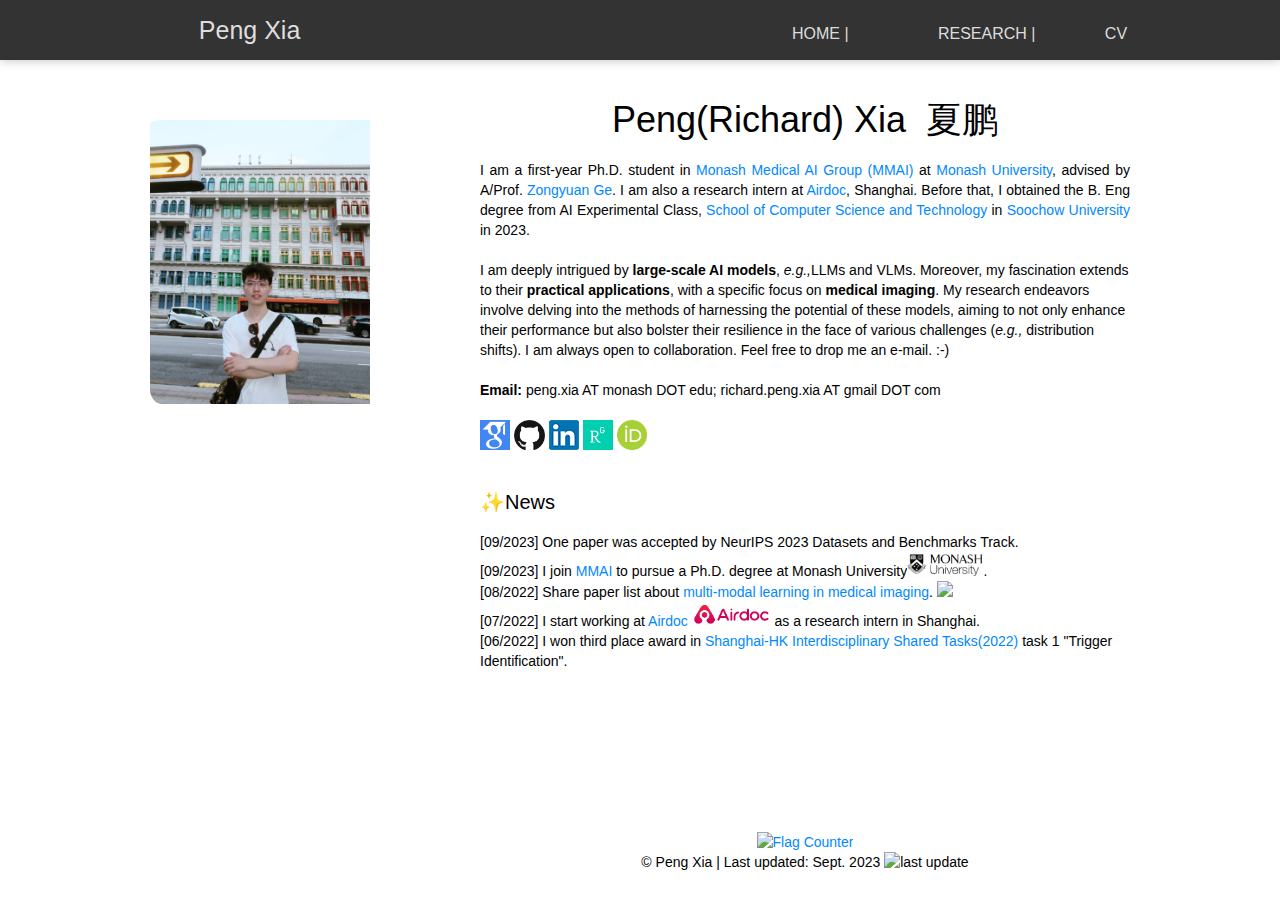
==== commit cf24b5c8: "update page style" ====
--- a/index.html
+++ b/index.html
@@ -1,277 +1,179 @@
-<!DOCTYPE html PUBLIC "-//W3C//DTD XHTML 1.1//EN"
-  "http://www.w3.org/TR/xhtml11/DTD/xhtml11.dtd">
-<html xmlns="http://www.w3.org/1999/xhtml" xml:lang="en">
-<head>
-<link rel="shortcut icon" href="myIcon.ico">
-<link rel="icon" href="./img/nft_1~2.png" sizes="50x50">
-<meta http-equiv="Content-Type" content="text/html;charset=utf-8" />
-
-<meta name="keywords" content="Peng Xia, Xia Peng, AI, CS, Monash University"> 
-<meta name="description" content="Peng Xia&#39;s homepage">
-<meta name="google-site-verification" content="X2QFrl-bPeg9AdlMt4VKT9v6MJUSTCf-SrY3CvKt4Zs" />
-<link rel="stylesheet" href="jemdoc.css" type="text/css">
-<title>Peng Xia&#39;s Homepage</title>
-<script>
-(function(i,s,o,g,r,a,m){i['GoogleAnalyticsObject']=r;i[r]=i[r]||function(){
-(i[r].q=i[r].q||[]).push(arguments)},i[r].l=1*new Date();a=s.createElement(o),
-m=s.getElementsByTagName(o)[0];a.async=1;a.src=g;m.parentNode.insertBefore(a,m)
-})(window,document,'script','https://www.google-analytics.com/analytics.js','ga');
-
-ga('create', 'UA-159069803-1', 'auto');
-ga('send', 'pageview');
-</script>
-
-</head>
-<body>
-
-<nav class="navbar navbar-dark navbar-expand-lg fixed-top">
-    <div id="layout-menu">
-        <a href="#">Home</a>
-        <a href="#publications">Publications</a>
-        <a href="#patents">Patents</a>
-        <a href="#experiences">Experiences</a>
-        <a href="#awards">Awards</a>
-        <a href="">CV</a>
-    </div>
-</nav>
-
-<div id="layout-content" style="margin-top:25px">
- <a href="https://github.com/richard-peng-xia" class="github-corner"><svg width="80" height="80" viewBox="0 0 250 250" style="fill:#FD6C6C; color:#fff; position: absolute; top: 0; border: 0; right: 0;"><path d="M0,0 L115,115 L130,115 L142,142 L250,250 L250,0 Z"></path><path d="M128.3,109.0 C113.8,99.7 119.0,89.6 119.0,89.6 C122.0,82.7 120.5,78.6 120.5,78.6 C119.2,72.0 123.4,76.3 123.4,76.3 C127.3,80.9 125.5,87.3 125.5,87.3 C122.9,97.6 130.6,101.9 134.4,103.2" fill="currentColor" style="transform-origin: 130px 106px;" class="octo-arm"></path><path d="M115.0,115.0 C114.9,115.1 118.7,116.5 119.8,115.4 L133.7,101.6 C136.9,99.2 139.9,98.4 142.2,98.6 C133.8,88.0 127.5,74.4 143.8,58.0 C148.5,53.4 154.0,51.2 159.7,51.0 C160.3,49.4 163.2,43.6 171.4,40.1 C171.4,40.1 176.1,42.5 178.8,56.2 C183.1,58.6 187.2,61.8 190.9,65.4 C194.5,69.0 197.7,73.2 200.1,77.6 C213.8,80.2 216.3,84.9 216.3,84.9 C212.7,93.1 206.9,96.0 205.4,96.6 C205.1,102.4 203.0,107.8 198.3,112.5 C181.9,128.9 168.3,122.5 157.7,114.1 C157.9,116.9 156.7,120.9 152.7,124.9 L141.0,136.5 C139.8,137.7 141.6,141.9 141.8,141.8 Z" fill="currentColor" class="octo-body"></path></svg></a><style>.github-corner:hover .octo-arm{animation:octocat-wave 560ms ease-in-out}@keyframes octocat-wave{0%,100%{transform:rotate(0)}20%,60%{transform:rotate(-25deg)}40%,80%{transform:rotate(10deg)}}@media (max-width:500px){.github-corner:hover .octo-arm{animation:none}.github-corner .octo-arm{animation:octocat-wave 560ms ease-in-out}}</style>
-<style type="text/css">
-</style>
-<table>
-	<tbody>
-		<tr>
-			<td width="650">
-				<div id="toptitle">
- 					<h1>Peng(Richard) Xia &nbsp; <b style="font-family:STKaiti">夏鹏</b></h1>
-					<h1></h1>
-				</div>
-
-				<h3>Ph.D. Student</h3> 
-				
-				<p>
-					<a href="https://www.monash.edu/mmai-group">Monash Medical AI Group (MMAI)</a>,  <br>
-					<a href="https://research.monash.edu/en/organisations/department-of-data-science-ai">Department of Data Science & AI</a>, <br>
-					<a href="https://www.monash.edu/it">Faculty of Information Technology</a>, <br>
-					<a href="https://www.monash.edu/">Monash University</a>. <br>
-					<br>
-					Email: peng.xia AT monash DOT edu; richard.peng.xia AT gmail DOT com
-				</p>
-				<p> 
-					<a href="https://scholar.google.com/citations?user=8OVOf1EAAAAJ"><img src="./img/google_scholar.png" height="30px" style="margin-bottom:-3px"></a>
-					<a href="https://github.com/richard-peng-xia"><img src="./img/github_s.jpg" height="30px" style="margin-bottom:-3px"></a>
-					<a href="https://www.linkedin.com/in/peng-xia-a98783239/"><img src="./img/LinkedIn_s.png" height="30px" style="margin-bottom:-3px"></a>
-					<a href="https://www.researchgate.net/profile/Peng-Xia-26"><img src="./img/rg.png" height="30px" style="margin-bottom:-3px"></a>
-					<a href="https://orcid.org/0000-0003-2676-9128"><img src="./img/orcid.jpeg" height="30px" style="margin-bottom:-3px"></a>
-					
-				</p>
-			</td>
-			<td>
-				<img src="./img/xp.png" border="0" width="180"><br>
-			</td>
-		</tr><tr>
-	</tr></tbody>
-</table>
-
-<h2>📜Biography</h2>
-<p>
-	I am a first-year Ph.D. student in <a href="https://www.monash.edu/mmai-group">Monash Medical AI Group (MMAI)</a> at <a href="https://www.monash.edu/">Monash University</a>, advised by A/Prof. <a href="https://scholar.google.com.au/citations?user=Q0gUrcIAAAAJ&hl=en">Zongyuan Ge</a>. I am also a research intern at <a href="https://www.airdoc.com/english/index.html">Airdoc</a>, Shanghai.
-	Before that, I obtained the B. Eng degree from AI Experimental Class, <a href="http://scst.suda.edu.cn/">School of Computer Science and Technology</a> in <a href="http://eng.suda.edu.cn/">Soochow University</a> in 2023.
-</p>
-<p> I am deeply intrigued by <b>large-scale AI models</b>, <i>e.g.,</i> <b>LLMs</b> and <b>VLMs</b>. Moreover, my fascination extends to their <b>practical applications</b>, with a specific focus on the field of <b>medicine</b>.
-My research endeavors involve delving into the methods of harnessing the potential of these models through prompt tuning, aiming to not only enhance their performance but also bolster their resilience in the face of various challenges (<i>e.g.,</i> distribution shifts). I am always open to collaboration. Feel free to drop me an e-mail. :-) </p>
-<!--style="color:rgb(255,0,0);"--!>
-<h2>✨News</h2>
-<div style="height: 160px; overflow: auto;">
-<ul>
-	<li>
-		[09/2023] One paper was accept to NeurIPS 2023 Datasets and Benchmarks Track.
-	</li>
-	<li>
-		[09/2023] I join <a href="https://www.monash.edu/mmai-group">Monash Medical AI Group (MMAI)</a> <img src="./img/monash.png" height="24px"> to pursue a Ph.D. degree at Monash University.
-	</li>
-	<li>
-		[08/2022] Share paper list about <a href="https://github.com/richard-peng-xia/awesome-multimodal-in-medical-imaging">multi-modal learning in medical imaging</a>. <a href="https://github.com/richard-peng-xia/awesome-multimodal-in-medical-imaging"><img src="https://img.shields.io/github/stars/richard-peng-xia/awesome-multimodal-in-medical-imaging?style=social&label=Code+Stars"></img></a>
-	</li>
-	<li>
-		[07/2022] I start working at <a href="https://www.airdoc.com/english/index.html">Airdoc</a> <img src="./img/airdoc.png" height="24px"> as a research intern in Shanghai.
-	</li>
-	<li>
-		[06/2022] I won third place award in <a href="http://fudan-disc.com/sharedtask/social22/">Shanghai-HK Interdisciplinary Shared Tasks(2022)</a> task 1 "Trigger Identification". <a href="./assets/shanghai_hk_shared_task_report.pdf">[report]</a>  <a href="./assets/shanghai_hk_shared_task_slide.pdf">[slides]</a> <a href="https://github.com/richard-peng-xia/Trigger-Identification">[code]</a>
-	</li>
-</ul>
-</div>
-	
-
-<h2 id="publications">📝Selected Publications</h2>
-<table id="tbPublications" width="100%">
-	<tbody>
-	<ul>
-		* indicates equal contribution; <sup>†</sup> indicates corresponding authorship.
-	</ul>
-
-	<tr>
-		<td width="270">
-		<img src="./img/fig3.png" width="250px" style="box-shadow: 4px 4px 8px #888" class="center">
-		</td>		
-		<td> LMPT: Prompt Tuning with Class-Specific Embedding Loss for Long-Tailed Multi-Label Visual Recognition. <br>
-			<b>P. Xia</b>, D. Xu, L. Ju<sup>†</sup>, M. Hu, J. Chen and Z. Ge. <br>
-		<!-- <em>Submitted to <i>AAAI</i></em>, 2024. -->
-		<em>Under Review</em>.
-		<p>[<a href="https://arxiv.org/pdf/2305.04536" target="_blank">paper</a>][<a href="https://github.com/richard-peng-xia/LMPT" target="_blank">code</a>]<a href="https://github.com/richard-peng-xia/LMPT"><img src="https://img.shields.io/github/stars/richard-peng-xia/LMPT?style=social&label=Code+Stars"></img></a></p>
-	</td>
-	</tr>
-	<tr>&nbsp</tr>
-	<tr>&nbsp</tr>
-	<tr>&nbsp</tr>
-
-	<tr>
-		<td width="270">
-		<img src="./img/fig4.png" width="250px" style="box-shadow: 4px 4px 8px #888" class="center">
-		</td>		
-		<td> NurViD: A Large Expert-Level Video Database for Nursing Procedure Activity Understanding. <br>
-			M. Hu*, L. Wang*, S. Yan*, D. Ma*, Q. Ren, <b>P. Xia</b>, W. Feng, P. Duan, L. Ju and Z. Ge<sup>†</sup>. <br>
-		<em><i>NeurIPS Datasets and Benchmarks Track</i> </em>, 2023.
-		<p>[<a href="https://openreview.net/pdf?id=tIW4kbnJIM" target="_blank">paper</a>][<a href="https://github.com/minghu0830/NurViD-benchmark" target="_blank">code</a>]<a href="https://github.com/minghu0830/NurViD-benchmark"><img src="https://img.shields.io/github/stars/minghu0830/NurViD-benchmark?style=social&label=Code+Stars"></img></a></p>
-	</td>
-	</tr>
-	<tr>&nbsp</tr>
-	<tr>&nbsp</tr>
-	<tr>&nbsp</tr>
-		
-	<tr>
-		<td width="270">
-		<img src="./img/fig2.png" width="250px" style="box-shadow: 4px 4px 8px #888" class="center">
-		</td>		
-		<td> Detecting cognitive impairment in atrial fibrillation spatients: a deep learning model based on fundus photographs. <br>
-			Z. Wang*, C. Jiang*, <b>P. Xia*</b>, J. Ma, Y. Bai, Y. Lai, X. Peng, S. Li, T. Ma, L. Ju, L. He, X. Guo, S. Li, W. Wang, C. Jiang, N. Liu, R. Tang, D. Long, Y. Chen, C. Sang<sup>†</sup>, X. Du, Z. Ge, J. Dong, W. Wei<sup>†</sup> and C. Ma<sup>†</sup>.  <br>
-		<em>Under Review</em>.
-		<p>[<a href="" target="_blank">paper</a>]</p>
-		</td>
-	</tr>
-	<tr>&nbsp</tr>
-    <tr>&nbsp</tr>
-    <tr>&nbsp</tr>
-		
-	<tr>
-		<td width="270">
-		<img src="./img/fig1.png" width="250px" style="box-shadow: 4px 4px 8px #888" class="center">
-		</td>		
-		<td> Chinese grammatical error correction based on knowledge distillation. <br>
-			<b>P. Xia</b>, Y. Zhou, Z. Zhang, Z. Tang. and J. Li<sup>†</sup>. <br>
-			<em>My first research project!</em>  <em>arXiv</em>, 2022. 
-		<p>[<a href="https://arxiv.org/pdf/2208.00351" target="_blank">paper</a>][<a href="https://github.com/richard-peng-xia/KD-CGEC" target="_blank">code</a>]<a href="https://github.com/richard-peng-xia/KD-CGEC"><img src="https://img.shields.io/github/stars/richard-peng-xia/KD-CGEC?style=social&label=Code+Stars"></img></a></p>
-		</td>
-	</tr>
-	<tr>&nbsp</tr>
-	    <tr>&nbsp</tr>
-	    <tr>&nbsp</tr>
-</tbody></table>
-
-	
-<h2 id="patents">🎨Patents</h2>
-<ul>
-	<li>
-		<a href="https://www.patentstar.com.cn/Search/Detail?ANE=AIHA7BGA9GFE9EHF9HBA3DAACHHAEGIA7DBAAAIA9FCD9DFC">Method, device, equipment and medium for anxiety and depression detection.</a><br>
-		<b>P. Xia</b>, T. Ma, B. Wang, Z. Ge & D. Zhang.<br>
-		CN Patent. CN202310573953.6, 2023.<br>
-	</li>
-	<li>
-		<a href="https://www.patentstar.com.cn/Search/Detail?ANE=9DEA3ADA9HBB9FIH9IHH6CEA8BGA9FDBGGIACEHA9GDE9HEE">Method, device, equipment and medium for determining mental resilience based on fundus images.</a><br>
-		<b>P. Xia</b>, L. Ju,..., Z. Ge & D. Zhang.<br>
-		CN Patent. CN202310129842.6, 2023.<br>
-	</li>
-
-	<li>
-		<a href="https://www.patentstar.com.cn/Search/Detail?ANE=5DAA4BDA9DIE9IDE7BFA7GAA9FCE9EDB5BBA8BBA9HBBADGA">Model training method, fundus image prediction method and device.</a><br>
-		<b>P. Xia</b>, L. Ju,..., Z. Ge & D. Zhang.<br>
-		CN Patent. ZL202211633628.6, 2022.<br>
-	</li>
-	
-	<li>
-		<a href="https://www.patentstar.com.cn/Search/Detail?ANE=9EFC3CBA7DCA9CGB9EHD6BEABEIA6FAA6EBA5EBA7AFA8DDA">Device for predicting cognitive impairment and computer readable storage medium.</a><br>
-		<b>P. Xia</b>, L. Ju,..., Z. Ge & D. Zhang.<br>
-		CN Patent. ZL202211611022.2, 2022.<br>
-	</li>
-	
-	<li>
-		Article quality discrimination software based on multi-model transfer pre-training.<br>
-		J. Li, <b>P. Xia</b>, K. Zeng, et al.<br>
-		CN Software Copyright. 2022SR0228307.<br>
-	</li>
-	
-	<li>
-		Lane detection system based on cascaded convolutional neural network.<br>
-		J. Li, K. Zeng, <b>P. Xia</b>.<br>
-		CN Software Copyright. 2022SR0248890.<br>
-	</li>
-</ul>
-	
-	
-<h2 id="experiences">👔Experiences</h2>
-<ul>
-<li>	
-	<tr><td> Research Assistant, Monash Medical AI (MMAI), Monash University (01/2023-08/2023). <br>
-	Advisor: A/Prof. <a href="https://scholar.google.com.au/citations?user=Q0gUrcIAAAAJ&hl=en">Zongyuan Ge</a>. <br>
-	</td></tr>
-</li>
-<li>	
-	<tr><td> Research Intern, Airdoc (07/2022-01/2023). <br>
-	Advisor: Ph.D. candidate <a href="https://scholar.google.com.au/citations?user=Q6XB27gAAAAJ&hl=en">Lie Ju</a> and A/Prof. <a href="https://scholar.google.com.au/citations?user=Q0gUrcIAAAAJ&hl=en">Zongyuan Ge</a>. <br>
-	</td></tr>
-</li>
-<li>	
-	<tr><td> UASR Summer Courses, Duke-NUS Medical School, National University of Singapore (06/2022-07/2022). <br> 
-	</td></tr>
-</li>
-<li>	
-	<tr><td> Research Intern, Institute of Artificial Intelligence, Soochow University (12/2021-04/2022). <br> 
-	Advisor: Prof. <a href="https://scholar.google.com/citations?hl=zh-CN&user=CncXH-YAAAAJ">Min Zhang</a> and A/Prof. <a href="https://lijuntaopku.github.io/">Juntao Li</a>. <br>
-	</td></tr>
-</li>
-<li>	
-	<tr><td> Research Intern, Natural Language Processing Research Centre, Soochow University (10/2021-11/2021). <br> 
-	Advisor: A/Prof. <a href="https://dblp.uni-trier.de/pid/08/500.html">Junhui Li</a>. <br>	
-	</td></tr>
-</li>	
-</ul>	
-	
+<!DOCTYPE html PUBLIC "-//W3C//DTD XHTML 1.0 Strict//EN" "http://www.w3.org/TR/xhtml1/DTD/xhtml1-strict.dtd">
 
 
-<h2 id="awards">🏆Selected Awards</h2>
-<ul>
-	<li>
-		<tr><td> MSRI Graduate Scholarship, MSRI Living Stipend. (2023-2027) </td></tr>
-	</li>
-	<li>
-		<tr><td> Third Place, Shanghai-HK Interdisciplinary Shared Tasks Task 1 (2022) </td></tr>
-	</li>
-	<li>
-		<tr><td> Third Price, The 13th Lanqiao Cup Algorithm Competition (2022) </td></tr>
-	</li>
-	<li>
-		<tr><td> Second Price, The 3rd Huawei DIGIX AI Algorithm Contest (2021) </td></tr>
-	</li>
-	<li>
-		<tr><td> Winning Prize, The 8th Newland Cup Computer Design Contest (2021) </td></tr>
-	</li>
-	<li>
-		<tr><td> Honorable Mention, Mathematical Contest In Modeling (2021) </td></tr>
-	</li>
-</ul>
+<link rel="icon" href="./img/nft_1~2.png" sizes="50x50">
+<html xmlns="http://www.w3.org/1999/xhtml" xml:lang="en" lang="en">
 
-<div id="footer">
-	<div id="footer-text"></div>
-</div>
-	<p> For Chinese version, please visit <a href="./cn_homepage.html" id="cn_name" style="font-family:STKaiti">中文版<a> </p>
-	<p><center>
-	<a href="https://info.flagcounter.com/0RkS"><img src="https://s05.flagcounter.com/map/0RkS/size_s/txt_000000/border_CCCCCC/pageviews_1/viewers_0/flags_0/" alt="Flag Counter" border="0"></a>
-      	<br> 
-	&copy; Peng Xia | Last updated: Sept. 2023 <img src="https://img.shields.io/github/last-commit/xiapeng1110/xiapeng1110.github.io" alt="last update" />
-		</center></p>
+    <head>
+
+        <meta http-equiv="Content-Type" content="text/html; charset=UTF-8">
+
+        <style>
+    .scrollable-list {
+      height: 300px; /* Set the desired height of the list */
+      overflow: auto; /* Add a scroll bar when content exceeds the height */
+    }
+  </style>
+
+    <style>
+    p {
+      text-align: justify;
+    }
+  </style>
+
+        <title>Peng Xia&#39;s homepage</title>
+
+        
+
+            
+
+        <!-- CSS -->
+
+        <link href="css" rel="stylesheet" type="text/css">
+
+        <link rel="stylesheet" href="style.css" type="text/css" media="screen">
+
+        <!-- ENDS CSS -->
+
+        <script src="http://ajax.googleapis.com/ajax/libs/jquery/1.10.2/jquery.min.js"></script>
+
+        <!-- ENDS JS -->  
+
+    </head> 
+
+    <body>
+
+        <!-- MAIN -->
+
+        <div id="">
+
+            <div id="match-nav-wrapper">
+
+               <div id="match-nav-bar">
+
+                     <table>
+
+                        <thead>
+
+                            <tr valign="bottom">
+
+                                <th width="" style="font-size: 25px;  color: #dddddd">Peng Xia</th>
+
+                                <th width=40% ></th>
+
+                                <th width=""><a href="index.html">HOME |</a> </th>
+
+                                <th width=""><a href="publication.html"> RESEARCH |</a></th>
+
+                                <th width=""><a href="cv.html">CV</a></th>
+
+                                <!-- <th width=""><a href="others.html">OTHERS</a></th> -->
+
+                                <!-- <th width=""><a href="#" onclick="goto('about.html');">About</a></th> -->
+
+                            </tr>
+
+                        </thead>
+
+                    </table>
+
+                </div>
+
+            </div>
+
+            <!-- HEADER -->
 
 
-</div>
 
-</body></html>
+
+
+            <div id="main-wrapper">
+
+                 <div id="portfolio">
+
+                    <div id="portfolio-photo"><img style="float:left; padding-right: 30px; padding-top: 10px" src="./img/xp.png" width="15%" height="15%"> </div>
+
+
+
+                    <div id="portfolio-bio">
+
+                        <br><h1>Peng(Richard) Xia&nbsp; <strong style="font-family:STKaiti">夏鹏</strong></h1><br>
+
+                        <p>I am a first-year Ph.D. student in <a href="https://www.monash.edu/mmai-group">Monash Medical AI Group (MMAI)</a> at <a href="https://www.monash.edu/">Monash University</a>, advised by A/Prof. <a href="https://scholar.google.com.au/citations?user=Q0gUrcIAAAAJ&hl=en">Zongyuan Ge</a>. I am also a research intern at <a href="https://www.airdoc.com/english/index.html">Airdoc</a>, Shanghai.
+                            Before that, I obtained the B. Eng degree from AI Experimental Class, <a href="http://scst.suda.edu.cn/">School of Computer Science and Technology</a> in <a href="http://eng.suda.edu.cn/">Soochow University</a> in 2023.</p>
+
+                        <br>
+
+                        <span>I am deeply intrigued by <span style="font-weight: bold;">large-scale AI models</span>, <span style="font-style: italic;">e.g.,</span><strong>LLMs</strong> and <strong>VLMs</strong>. Moreover, my fascination extends to their <span style="font-weight: bold;">practical applications</span>, with a specific focus on <span style="font-weight: bold;">medical imaging</span>.
+                            My research endeavors involve delving into the methods of harnessing the potential of these models, aiming to not only enhance their performance but also bolster their resilience in the face of various challenges (<span style="font-style: italic;">e.g.,</span> distribution shifts). I am always open to collaboration. Feel free to drop me an e-mail. :-) </p>
+
+                        <br>
+
+                        <span style="font-weight: bold;">Email: </span>peng.xia AT monash DOT edu; richard.peng.xia AT gmail DOT com                    
+
+                        <br> <br>
+                        <p> 
+                            <a href="https://scholar.google.com/citations?user=8OVOf1EAAAAJ"><img src="./img/google_scholar.png" height="30px" style="margin-bottom:-3px"></a>
+                            <a href="https://github.com/richard-peng-xia"><img src="./img/github_s.jpg" height="30px" style="margin-bottom:-3px"></a>
+                            <a href="https://www.linkedin.com/in/peng-xia-a98783239/"><img src="./img/LinkedIn_s.png" height="30px" style="margin-bottom:-3px"></a>
+                            <a href="https://www.researchgate.net/profile/Peng-Xia-26"><img src="./img/rg.png" height="30px" style="margin-bottom:-3px"></a>
+                            <a href="https://orcid.org/0000-0003-2676-9128"><img src="./img/orcid.jpeg" height="30px" style="margin-bottom:-3px"></a>
+                            
+                        </p>
+
+                        <!-- <br><br> -->
+                    
+  <!-- <p><strong><span style="font-weight: bold;">I am always looking for strong and highly motivated Master's and PhD students. I also supervise undergraduate research projects. If you are interested in joining my research group, please reach out to me via email.</span></strong></p> -->
+                        
+                        <br><br>
+                        <div align="left">
+                        <p style="font-size:20px">✨News</p>
+                         <br>
+                         <ul class="scrollable-list">
+                             <li>[09/2023] One paper was accepted by NeurIPS 2023 Datasets and Benchmarks Track.</li>
+                             <li>[09/2023] I join <a href="https://www.monash.edu/mmai-group">MMAI</a> to pursue a Ph.D. degree at Monash University<img src="./img/monash.png" height="24px">.</li>
+                             <li>[08/2022] Share paper list about <a href="https://github.com/richard-peng-xia/awesome-multimodal-in-medical-imaging">multi-modal learning in medical imaging</a>. <a href="https://github.com/richard-peng-xia/awesome-multimodal-in-medical-imaging"><img src="https://img.shields.io/github/stars/richard-peng-xia/awesome-multimodal-in-medical-imaging?style=social&label=Code+Stars"></img></a></li>
+                             <li>[07/2022] I start working at <a href="https://www.airdoc.com/english/index.html">Airdoc</a> <img src="./img/airdoc.png" height="24px"> as a research intern in Shanghai.</li>
+                             <li>[06/2022] I won third place award in <a href="http://fudan-disc.com/sharedtask/social22/">Shanghai-HK Interdisciplinary Shared Tasks(2022)</a> task 1 "Trigger Identification". </li>
+                            </ul> 
+                         </div>
+                        
+                    
+                         <p><center>
+                            <a href="https://info.flagcounter.com/0RkS"><img src="https://s05.flagcounter.com/map/0RkS/size_s/txt_000000/border_CCCCCC/pageviews_1/viewers_0/flags_0/" alt="Flag Counter" border="0"></a>
+                                  <br> 
+                            &copy; Peng Xia | Last updated: Sept. 2023 <img src="https://img.shields.io/github/last-commit/xiapeng1110/xiapeng1110.github.io" alt="last update" />
+                                </center></p>
+                     </div>
+                    
+                
+
+
+                </div>  
+                 
+
+            </div>
+            
+            
+
+        </div>  
+
+        
+
+                
+
+        <!-- ENDS MAIN -->  
+
+        
+
+  
+
+  
+
+
+
+    
+
+</div></div></body></html>
+
+    
--- a/style.css
+++ b/style.css
@@ -0,0 +1,937 @@
+/* RESET
+
+   http://meyerweb.com/eric/tools/css/reset/ 
+
+   v2.0 | 20110126
+
+   License: none (public domain)
+
+*/
+
+
+
+html, body, div, span, applet, object, iframe,
+
+h1, h2, h3, h4, h5, h6, p, blockquote, pre,
+
+a, abbr, acronym, address, big, cite, code,
+
+del, dfn, em, img, ins, kbd, q, s, samp,
+
+small, strike, strong, sub, sup, tt, var,
+
+b, u, i, center,
+
+dl, dt, dd, ol, ul, li,
+
+fieldset, form, label, legend,
+
+table, caption, tbody, tfoot, thead, tr, th, td,
+
+article, aside, canvas, details, embed, 
+
+figure, figcaption, footer, header, hgroup, 
+
+menu, nav, output, ruby, section, summary,
+
+time, mark, audio, video {
+
+	margin: 0;
+
+	padding: 0;
+
+	border: 0;
+
+	font-size: 100%;
+
+	font: inherit;
+
+	vertical-align: baseline;
+
+}
+
+/* HTML5 display-role reset for older browsers */
+
+article, aside, details, figcaption, figure, 
+
+footer, header, hgroup, menu, nav, section {
+
+	display: block;
+
+}
+
+body {
+
+	line-height: 1;
+
+}
+
+/* ol, ul {
+
+	list-style: none;
+
+} */
+
+blockquote, q {
+
+	quotes: none;
+
+}
+
+blockquote:before, blockquote:after,
+
+q:before, q:after {
+
+	content: '';
+
+	content: none;
+
+}
+
+table {
+
+	border-collapse: collapse;
+
+	border-spacing: 0;
+
+}
+
+
+
+/**** Isotope filtering ****/
+
+
+
+.isotope-item {
+
+  z-index: 2;
+
+}
+
+
+
+.isotope-hidden.isotope-item {
+
+  pointer-events: none;
+
+  z-index: 1;
+
+}
+
+
+
+.isotope,
+
+.isotope .isotope-item {
+
+/* change duration value to whatever you like */
+
+  -webkit-transition-duration: 0.8s;
+
+     -moz-transition-duration: 0.8s;
+
+          transition-duration: 0.8s;
+
+}
+
+
+
+.isotope {
+
+  -webkit-transition-property: height, width;
+
+     -moz-transition-property: height, width;
+
+          transition-property: height, width;
+
+}
+
+
+
+.isotope .isotope-item {
+
+  -webkit-transition-property: -webkit-transform, opacity;
+
+     -moz-transition-property:    -moz-transform, opacity;
+
+          transition-property:         transform, opacity;
+
+}
+
+
+
+/*==============================
+
+	MY STYLES
+
+==============================*/
+
+body {
+
+    /*background: url('../img/layout/main_bg.jpg');
+
+	background-repeat: repeat-x;
+
+	background-color: #fefbf6;*/
+
+    font-size: 15px;
+
+    line-height: 28px;
+
+    font-family: Arial, sans-serif;
+
+}
+
+
+
+#home-header {
+
+    width: 100%;
+
+    margin: 0px auto;
+
+	padding-top: 50px;
+
+}
+
+
+
+#aboutme a {
+
+    text-decoration: none;
+
+    color: #aaaaaa;
+
+}
+
+
+
+#main {
+
+  background: #fff;
+
+	width: 990px;
+
+	margin: 40px auto 0px;
+
+	box-shadow: 0 0 10px #bfbeba;
+
+	-moz-box-shadow: 0 0 10px #bfbeba;
+
+	-webkit-box-shadow: 0 0 10px #bfbeba;
+
+	-o-box-shadow: 0 0 10px #bfbeba;
+
+	-ktml-box-shadow: 0 0 10px #bfbeba;
+
+	-ms-box-shadow: 0 0 10px #bfbeba;
+
+}
+
+
+
+
+
+#footer {
+
+    clear:both;
+
+    width: 990px;
+
+	height: 100px;
+
+	padding-top: 10px;
+
+	font-size: 12px;
+
+	background: #f5f5f5;
+
+    margin: 0px auto;
+
+    color: #6d6d6d;
+
+	font-family: Arial, sans-serif;
+
+	border-top: 7px solid #ececec;
+
+}
+
+
+
+.footer-col {
+
+	float: left;
+
+	margin-left: 20px;
+
+}
+
+
+
+.footer-col h1 {
+
+    font-weight: bold;
+
+    line-height: 20px;
+
+}
+
+
+
+.footer-col p {
+
+    line-height: 16px;
+
+}
+
+
+
+.footer-col a{
+
+	text-decoration: none;
+
+	color: #0088ff;
+
+}
+
+
+
+.footer-col a:hover{
+
+  text-decoration: underline;
+
+}
+
+
+
+.box {
+
+    color: #4d4d4d;
+
+    float: left;
+
+    margin: 10px;
+
+    width: 220px;
+
+    height: auto;
+
+	position: relative;
+
+    box-shadow: 2px 2px 6px #aaaaaa;
+
+}
+
+
+
+.box img {
+
+    width: 92%;
+
+    height: auto;
+
+    margin: 4%;
+
+    margin-bottom: 0px;
+
+}
+
+
+
+.box h1 {
+
+    font-family: Arial, sans-serif;
+
+    font-size: 14px;
+
+    line-height: 16px;
+
+    margin: 0px 10px;
+
+    border-bottom: 1px solid #b3b3b3;
+
+}
+
+
+
+.box h1 a{
+
+    text-decoration: none;
+
+    color: #00ccff;
+
+}
+
+
+
+.box p {
+
+    color: #888888;
+
+    font-family: Arial, sans-serif;
+
+    width: 95%;
+
+    margin: 0px 10px 5px;
+
+    font-size: 12px;
+
+    line-height: 14px;
+
+    line-height: 20px;
+
+}
+
+
+
+
+
+
+
+.p_content h1{
+
+    font-family: Arial, sans-serif;
+
+    color: #00ccff;
+
+    font-size: 24px;
+
+    margin: 10px 0px;
+
+}
+
+
+
+.p_content p{
+
+    color: #888888;
+
+    font-family: Arial, sans-serif;
+
+    width: 820px;
+
+    margin: 5px 0px 20px;
+
+    font-size: 16px;
+
+    line-height: 20px;
+
+    height: auto;
+
+}
+
+
+
+.p_content p img{
+
+    float: right;
+
+    margin: 0px 10px 5px;
+
+}
+
+
+
+a{
+
+  color: #0088ff;
+
+  /*color: #ff8f00;*/
+
+  text-decoration: none;
+
+}
+
+
+
+#match-citation-text {
+
+  font-size: 12px;
+
+  font-family: "Courier New",monospace;
+
+  line-height: 18px;
+
+  background-color: #eeeeee;
+
+  border: 1px solid #aaaaaa;
+
+  padding: 10px;
+
+}
+
+
+
+#match-nav-wrapper {
+
+  width: 100%;
+
+  height: 60px;
+
+  position: fixed;
+
+  background-color: #333333;
+
+  top: 0px;
+
+  left: 0px;
+
+  box-shadow: 0 0 10px #bfbeba;
+
+  -moz-box-shadow: 0 0 10px #bfbeba;
+
+  -webkit-box-shadow: 0 0 10px #bfbeba;
+
+  -o-box-shadow: 0 0 10px #bfbeba;
+
+  -ktml-box-shadow: 0 0 10px #bfbeba;
+
+  -ms-box-shadow: 0 0 10px #bfbeba;
+
+}
+
+
+
+#match-nav-bar {
+
+  width: 1000px;
+
+  margin: 5px auto;
+
+  background-color: #333333;
+
+  font-size: 16px;
+
+  line-height: 50px;
+
+
+
+}
+
+
+
+
+
+#match-nav-bar table {
+
+  width: 1000px;
+
+  margin-left: 0px;
+
+  vertical-align:bottom;
+
+}
+
+
+
+#match-nav-bar a:hover {
+
+  background-color: #444444;
+
+}
+
+
+
+#match-nav-bar table thead tr th a {
+
+  display: block;
+
+  text-decoration: none;
+
+  color: #dddddd;
+
+}
+
+
+
+
+
+/*#header-title {
+
+    margin-left: auto;
+
+    margin-right: auto;
+
+    width: 1000px;
+
+    padding-top: 10px;
+
+    padding-bottom: 10px;
+
+    color: #ccc;
+
+    font-weight: 500;
+
+    font-size: 1.4rem;
+
+    white-space: nowrap;
+
+}*/
+
+
+
+
+
+#main-wrapper{
+
+  background: #fff;
+
+  width: 1000px;
+
+  /*height: 1200px;*/
+
+  margin: 90px auto 0px;
+
+  bottom: 5px;
+
+}
+
+
+
+/*#suncg-main-wrapper2{
+
+  background: #fff;
+
+  width: 1000px;
+
+  height: 1200px;
+
+  margin: 0px auto 0px;
+
+
+
+  bottom: 5px;
+
+}*/
+
+
+
+#suncg-wrapper h1 {
+
+  font-weight: 700;
+
+  font-size: 23px;
+
+  border-bottom: 1px solid #e5e5e5;
+
+  margin-top: 10px;
+
+  margin-bottom: 5px;
+
+}
+
+
+
+#suncg-wrapper h3 {
+
+  float:left;
+
+  font-size:16px;
+
+  width: 860px;
+
+  margin-top:2px;
+
+  margin-left:10px;
+
+  margin-bottom: 2px;
+
+  height:24px;
+
+  color:#333333;
+
+}
+
+
+
+#suncg-wrapper h2 {
+
+  font-weight: 700;
+
+  font-size: 14px;
+
+  margin-top: 10px;
+
+  margin-bottom: 5px;
+
+}
+
+
+
+
+
+#match-wrapper {
+
+    font-family: Arial, sans-serif;
+
+    width: 880px;
+
+    margin-left:55px;
+
+    height: 9440px;
+
+    text-align:left;
+
+
+
+    color: #333333;
+
+    font-size: 16px;
+
+    /*line-height: 18px;*/
+
+}
+
+
+
+
+
+#portfolio {
+
+  background: #ffffff;
+
+  width: 980px;
+
+  margin: 20px auto 0px;
+
+  font-family: 'Roboto', Arial, sans-serif;
+
+  font-size: 14px;
+
+  line-height: 20px;
+
+}
+
+
+
+#portfolio a {
+
+  color: #0088ff;
+
+  /*color: #ff8f00;*/
+
+  text-decoration: none;
+
+}
+
+
+
+#portfolio a:hover {
+
+  text-decoration: underline;
+
+}
+
+
+
+#portfolio-bio {
+
+  width: 650px;
+
+  padding-left: 20px;
+
+  float: right;
+
+}
+
+
+
+#portfolio-bio h1 {
+
+  font-size: 36px;
+
+  margin-bottom: 10px;
+
+  text-align: center;
+
+}
+
+
+
+#portfolio-bio h2 {
+
+  text-align: center;
+
+}
+
+
+
+#portfolio-photo {
+
+  float: left;
+
+}
+
+
+
+#portfolio-photo img {
+
+  width: 220px;
+
+  margin-top: 20px;
+
+  border-radius: 5%;
+
+}
+
+
+
+#portfolio-info {
+
+  float: right;
+
+  width: 980px;
+
+  margin-top: 20px;
+
+}
+
+
+
+#portfolio-info h1 {
+
+  font-size: 24px;
+
+  line-height: 30px;
+
+  font-weight: 700;
+
+  /*color: #ff8f00;*/
+
+}
+
+
+
+
+
+#portfolio-projects  tr td:last-child{
+
+  padding-left: 20px;
+
+}
+
+
+
+
+
+
+
+/*
+
+#portfolio-info tr td img{
+
+  max-width: 120px !important;
+
+  max-height: 100px !important; 
+
+}*/
+
+
+
+
+
+#portfolio-projects img {
+
+  width: 130px;
+
+  margin-right: 30px;
+
+  text-align: center;
+
+}
+
+
+
+
+
+/*#portfolio-projects tr td:first-child{
+
+  width: 120px;
+
+  height: 80px;
+
+  text-align: center;
+
+}*/
+
+
+
+#portfolio-projects table {
+
+  float: left;
+
+  margin-top: 20px;
+
+}
+
+
+
+#portfolio-projects table img {
+
+  margin-top: -10px;
+
+}
+
+
+
+#portfolio-projects table b {
+
+  font-weight: 700;
+
+}
+
+
+
+
+
+.video-medium
+
+    {
+
+        width: 400px;
+
+        height: 230px;
+
+        padding: 0;
+
+        margin: 0;
+
+        border: none;
+
+        margin-right: 2em;
+
+    }
+
+
+
+.row {
+
+    /*display: flex;
+
+    -ms-flex-wrap: wrap;
+
+    flex-wrap: wrap;*/
+
+  height: 240px;
+
+
+
+}
+
+
+
+.video-list{
+
+  float:left;
+
+}
+
+.video-text{
+
+  float:right;
+
+  width: 55%
+
+  /*height: 230px;*/
+
+}
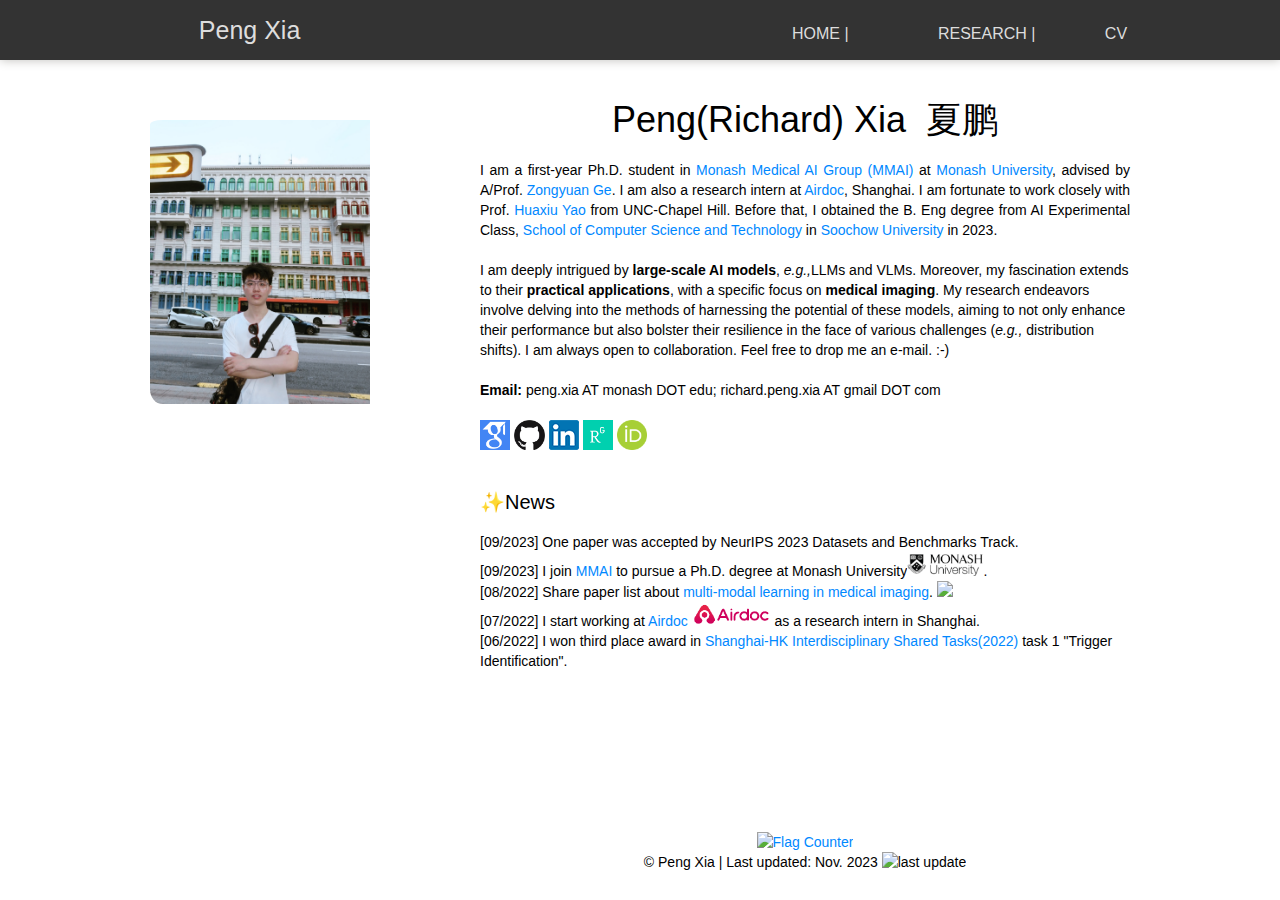
==== commit cfeba798: "update" ====
--- a/index.html
+++ b/index.html
@@ -100,6 +100,7 @@
                         <br><h1>Peng(Richard) Xia&nbsp; <strong style="font-family:STKaiti">夏鹏</strong></h1><br>
 
                         <p>I am a first-year Ph.D. student in <a href="https://www.monash.edu/mmai-group">Monash Medical AI Group (MMAI)</a> at <a href="https://www.monash.edu/">Monash University</a>, advised by A/Prof. <a href="https://scholar.google.com.au/citations?user=Q0gUrcIAAAAJ&hl=en">Zongyuan Ge</a>. I am also a research intern at <a href="https://www.airdoc.com/english/index.html">Airdoc</a>, Shanghai.
+                            I am fortunate to work closely with Prof. <a href="https://scholar.google.com/citations?user=A20BZnQAAAAJ&hl=en">Huaxiu Yao</a> from UNC-Chapel Hill.
                             Before that, I obtained the B. Eng degree from AI Experimental Class, <a href="http://scst.suda.edu.cn/">School of Computer Science and Technology</a> in <a href="http://eng.suda.edu.cn/">Soochow University</a> in 2023.</p>
 
                         <br>
@@ -142,7 +143,7 @@
                          <p><center>
                             <a href="https://info.flagcounter.com/0RkS"><img src="https://s05.flagcounter.com/map/0RkS/size_s/txt_000000/border_CCCCCC/pageviews_1/viewers_0/flags_0/" alt="Flag Counter" border="0"></a>
                                   <br> 
-                            &copy; Peng Xia | Last updated: Sept. 2023 <img src="https://img.shields.io/github/last-commit/xiapeng1110/xiapeng1110.github.io" alt="last update" />
+                            &copy; Peng Xia | Last updated: Nov. 2023 <img src="https://img.shields.io/github/last-commit/xiapeng1110/xiapeng1110.github.io" alt="last update" />
                                 </center></p>
                      </div>
                     
